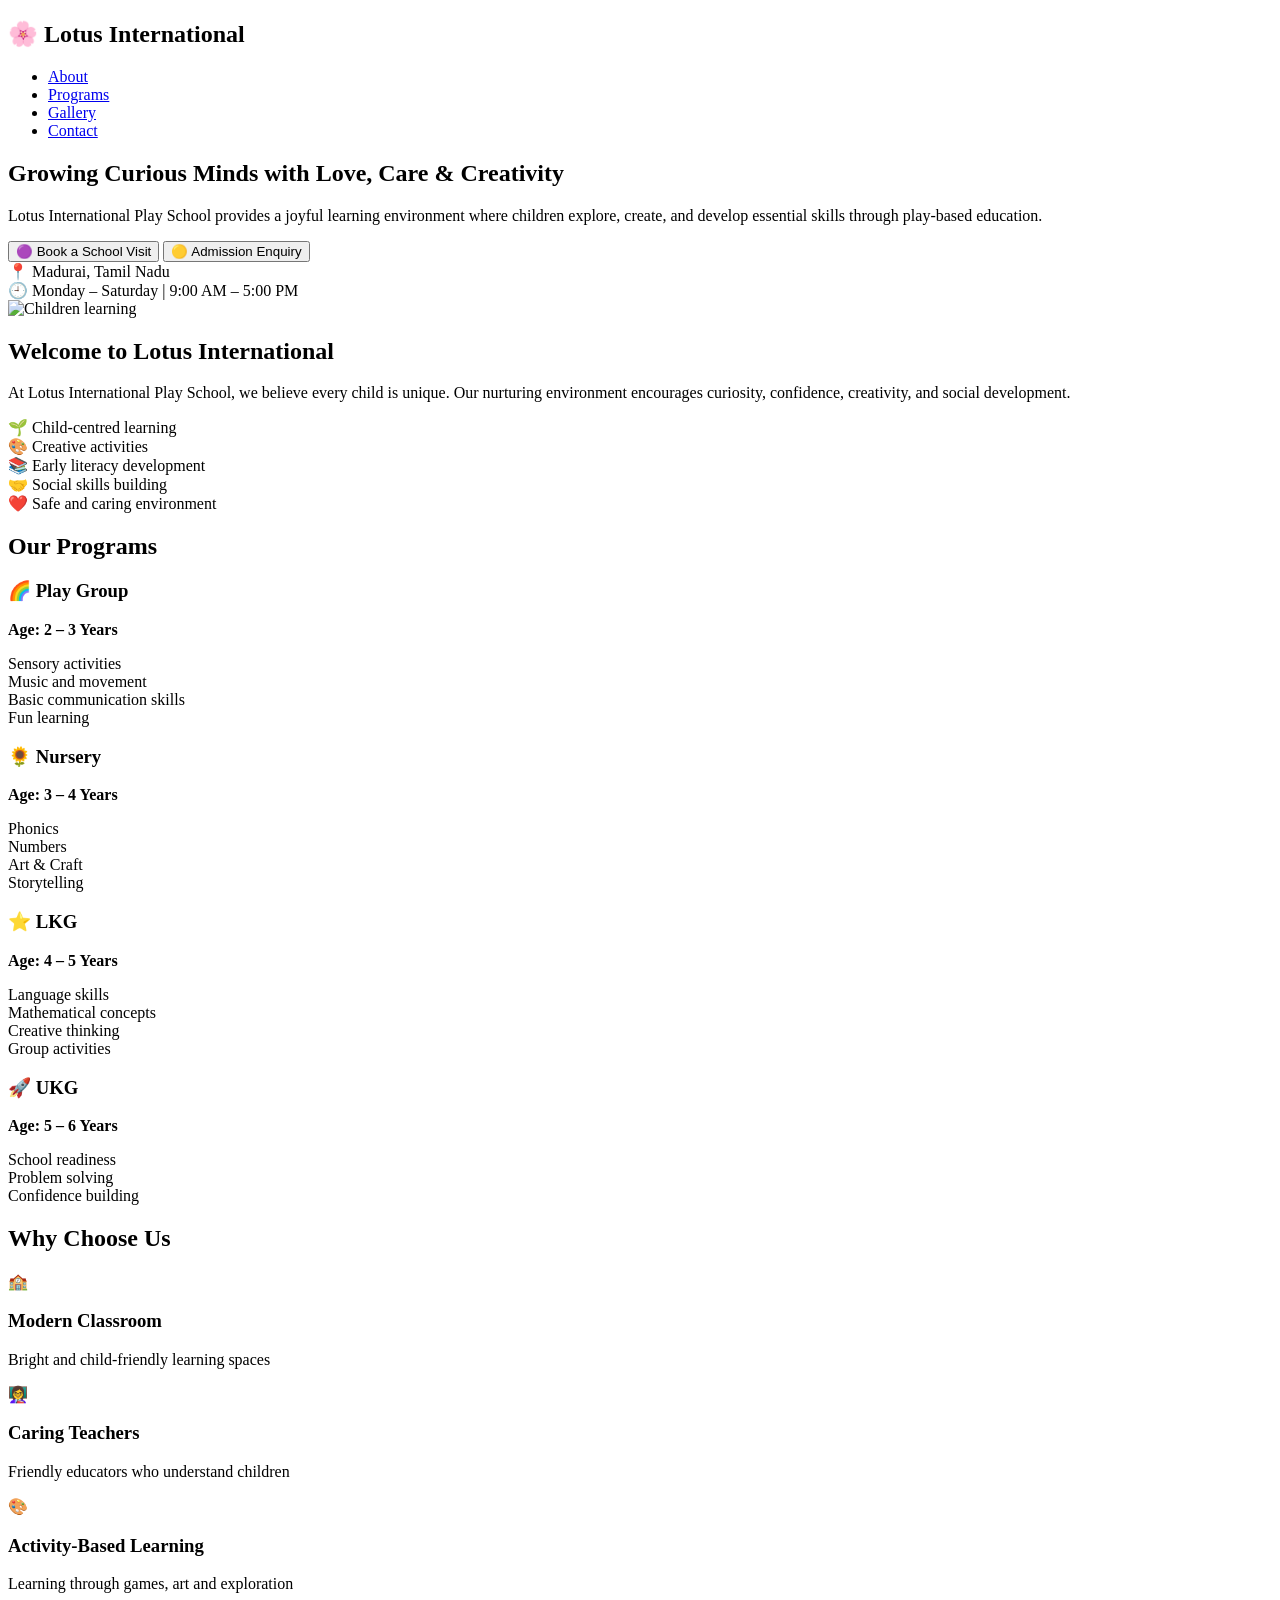
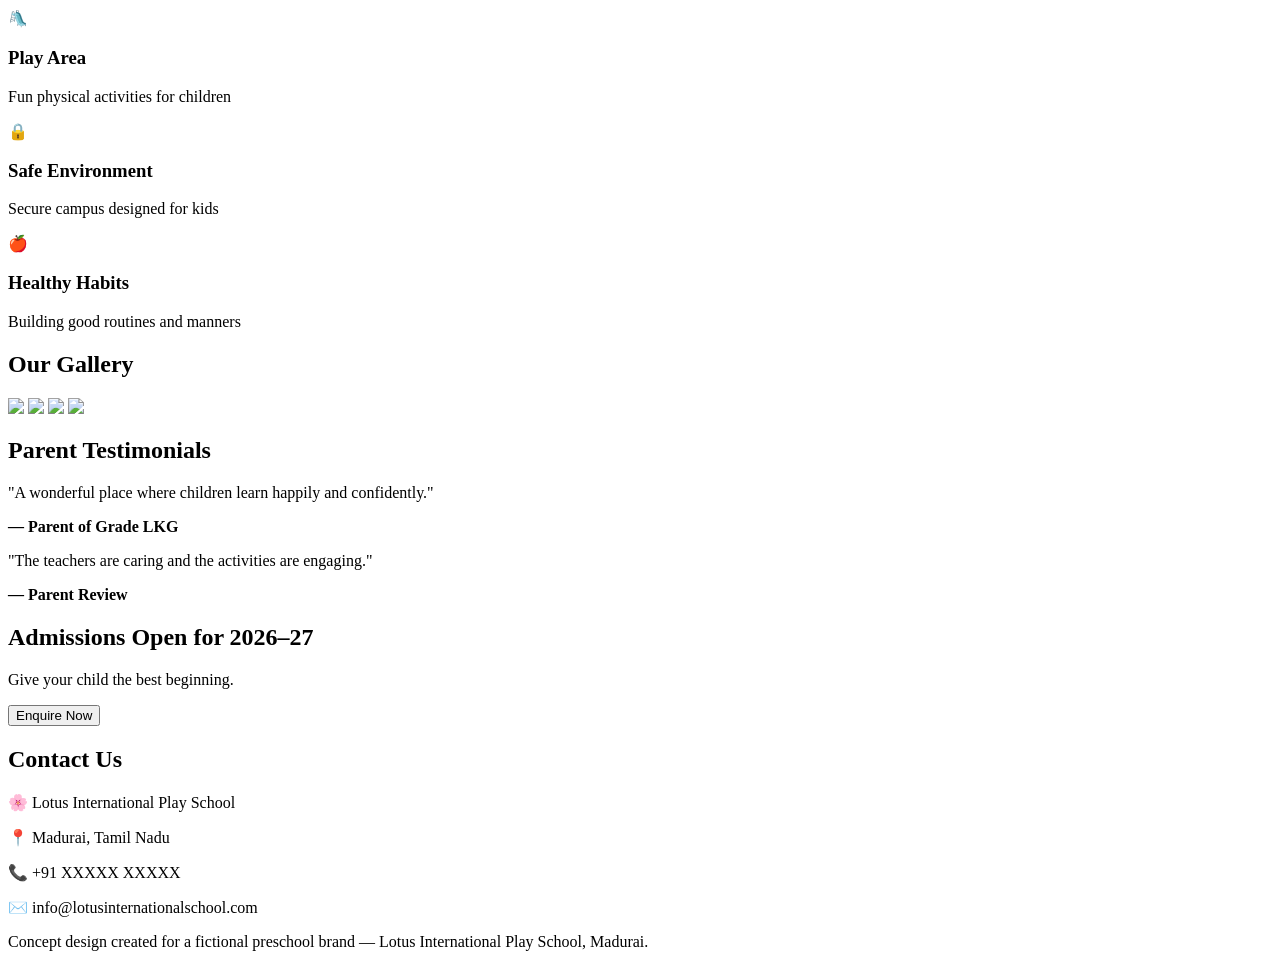
==== index.html @ c6e7fa3d "Create homepage" ====
<!DOCTYPE html>
<html lang="en">
<head>
    <meta charset="UTF-8">
    <meta name="viewport" content="width=device-width, initial-scale=1.0">
    <title>Lotus International Play School | Madurai</title>

    <link rel="stylesheet" href="style.css">

    <link href="https://fonts.googleapis.com/css2?family=Baloo+2:wght@400;600;700&family=Poppins:wght@300;400;600&display=swap" rel="stylesheet">
</head>

<body>

<header>
    <nav>
        <h2 class="logo">🌸 Lotus International</h2>

        <ul>
            <li><a href="#about">About</a></li>
            <li><a href="#programs">Programs</a></li>
            <li><a href="#gallery">Gallery</a></li>
            <li><a href="#contact">Contact</a></li>
        </ul>
    </nav>
</header>


<!-- Hero Section -->

<section class="hero">

<div class="hero-text">

<h1>
Growing Curious Minds with 
<span>Love, Care & Creativity</span>
</h1>

<p>
Lotus International Play School provides a joyful learning environment where children explore, create, and develop essential skills through play-based education.
</p>

<div class="buttons">
<button>🟣 Book a School Visit</button>
<button class="yellow">🟡 Admission Enquiry</button>
</div>

<div class="info">
📍 Madurai, Tamil Nadu<br>
🕘 Monday – Saturday | 9:00 AM – 5:00 PM
</div>

</div>


<div class="hero-image">
<img src="https://images.unsplash.com/photo-1509062522246-3755977927d7" alt="Children learning">
</div>

</section>



<!-- About -->

<section id="about">

<h2>Welcome to Lotus International</h2>

<p>
At Lotus International Play School, we believe every child is unique. Our nurturing environment encourages curiosity, confidence, creativity, and social development.
</p>


<div class="cards">

<div>🌱 Child-centred learning</div>
<div>🎨 Creative activities</div>
<div>📚 Early literacy development</div>
<div>🤝 Social skills building</div>
<div>❤️ Safe and caring environment</div>

</div>

</section>




<!-- Programs -->

<section id="programs">

<h2>Our Programs</h2>


<div class="program-grid">


<div class="card">
<h3>🌈 Play Group</h3>
<p><b>Age: 2 – 3 Years</b></p>
<p>
Sensory activities<br>
Music and movement<br>
Basic communication skills<br>
Fun learning
</p>
</div>


<div class="card">
<h3>🌻 Nursery</h3>
<p><b>Age: 3 – 4 Years</b></p>
<p>
Phonics<br>
Numbers<br>
Art & Craft<br>
Storytelling
</p>
</div>


<div class="card">
<h3>⭐ LKG</h3>
<p><b>Age: 4 – 5 Years</b></p>
<p>
Language skills<br>
Mathematical concepts<br>
Creative thinking<br>
Group activities
</p>
</div>


<div class="card">
<h3>🚀 UKG</h3>
<p><b>Age: 5 – 6 Years</b></p>
<p>
School readiness<br>
Problem solving<br>
Confidence building
</p>
</div>


</div>

</section>




<!-- Why Choose -->

<section>

<h2>Why Choose Us</h2>


<div class="program-grid">

<div class="feature">🏫<h3>Modern Classroom</h3><p>Bright and child-friendly learning spaces</p></div>

<div class="feature">👩‍🏫<h3>Caring Teachers</h3><p>Friendly educators who understand children</p></div>

<div class="feature">🎨<h3>Activity-Based Learning</h3><p>Learning through games, art and exploration</p></div>

<div class="feature">🛝<h3>Play Area</h3><p>Fun physical activities for children</p></div>

<div class="feature">🔒<h3>Safe Environment</h3><p>Secure campus designed for kids</p></div>

<div class="feature">🍎<h3>Healthy Habits</h3><p>Building good routines and manners</p></div>


</div>

</section>





<!-- Gallery -->

<section id="gallery">

<h2>Our Gallery</h2>

<div class="gallery">

<img src="https://images.unsplash.com/photo-1588072432836-e10032774350">
<img src="https://images.unsplash.com/photo-1503454537195-1dcabb73ffb9">
<img src="https://images.unsplash.com/photo-1602030028438-4cf153cbae9e">
<img src="https://images.unsplash.com/photo-1560785496-3c9d27877182">

</div>

</section>





<!-- Testimonials -->

<section>

<h2>Parent Testimonials</h2>


<div class="testimonial">

<p>
"A wonderful place where children learn happily and confidently."
</p>

<b>— Parent of Grade LKG</b>

</div>


<div class="testimonial">

<p>
"The teachers are caring and the activities are engaging."
</p>

<b>— Parent Review</b>

</div>


</section>





<!-- Admission -->

<section class="admission">

<h2>Admissions Open for 2026–27</h2>

<p>
Give your child the best beginning.
</p>

<button>Enquire Now</button>

</section>





<!-- Contact -->

<section id="contact">

<h2>Contact Us</h2>

<p>
🌸 Lotus International Play School
</p>

<p>
📍 Madurai, Tamil Nadu
</p>

<p>
📞 +91 XXXXX XXXXX
</p>

<p>
✉️ info@lotusinternationalschool.com
</p>
</section>
<footer>
<p>
Concept design created for a fictional preschool brand —
Lotus International Play School, Madurai.
</p>
</footer>
<script src="script.js"></script>
</body>
</html>
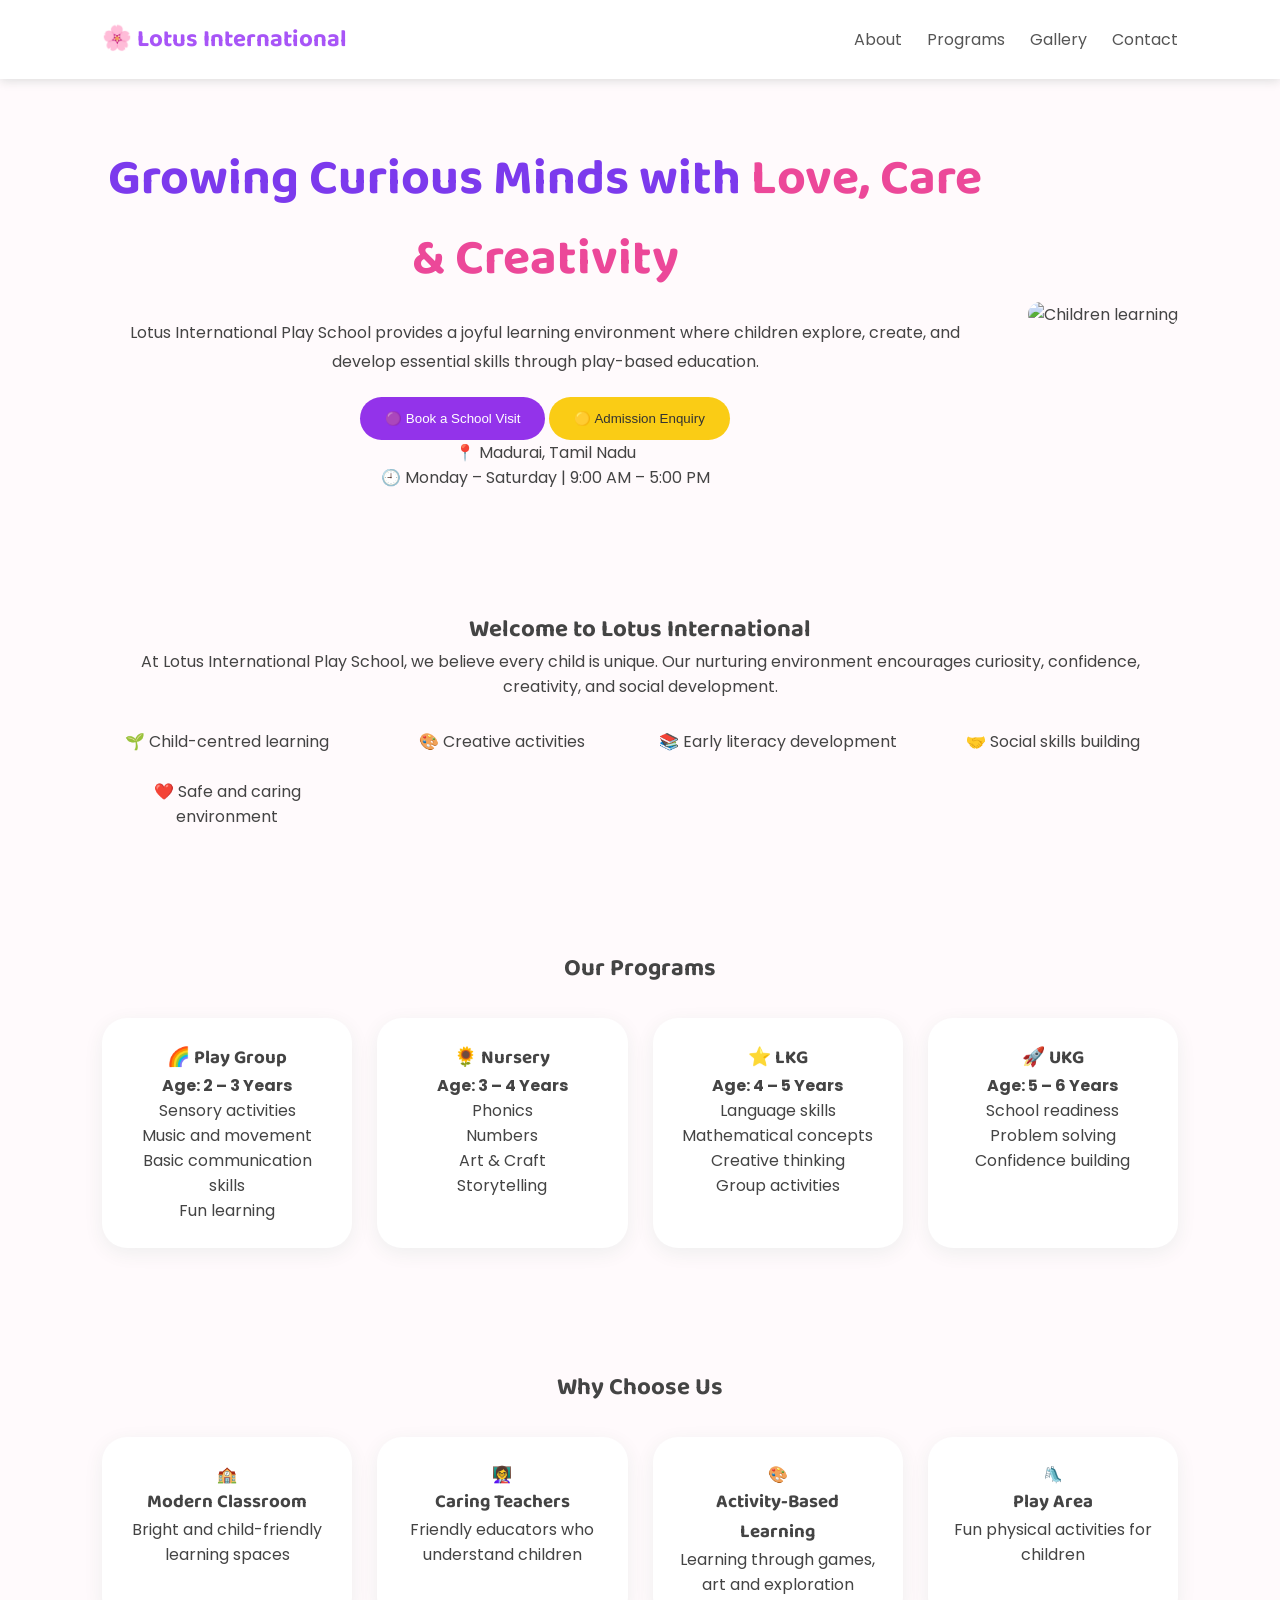
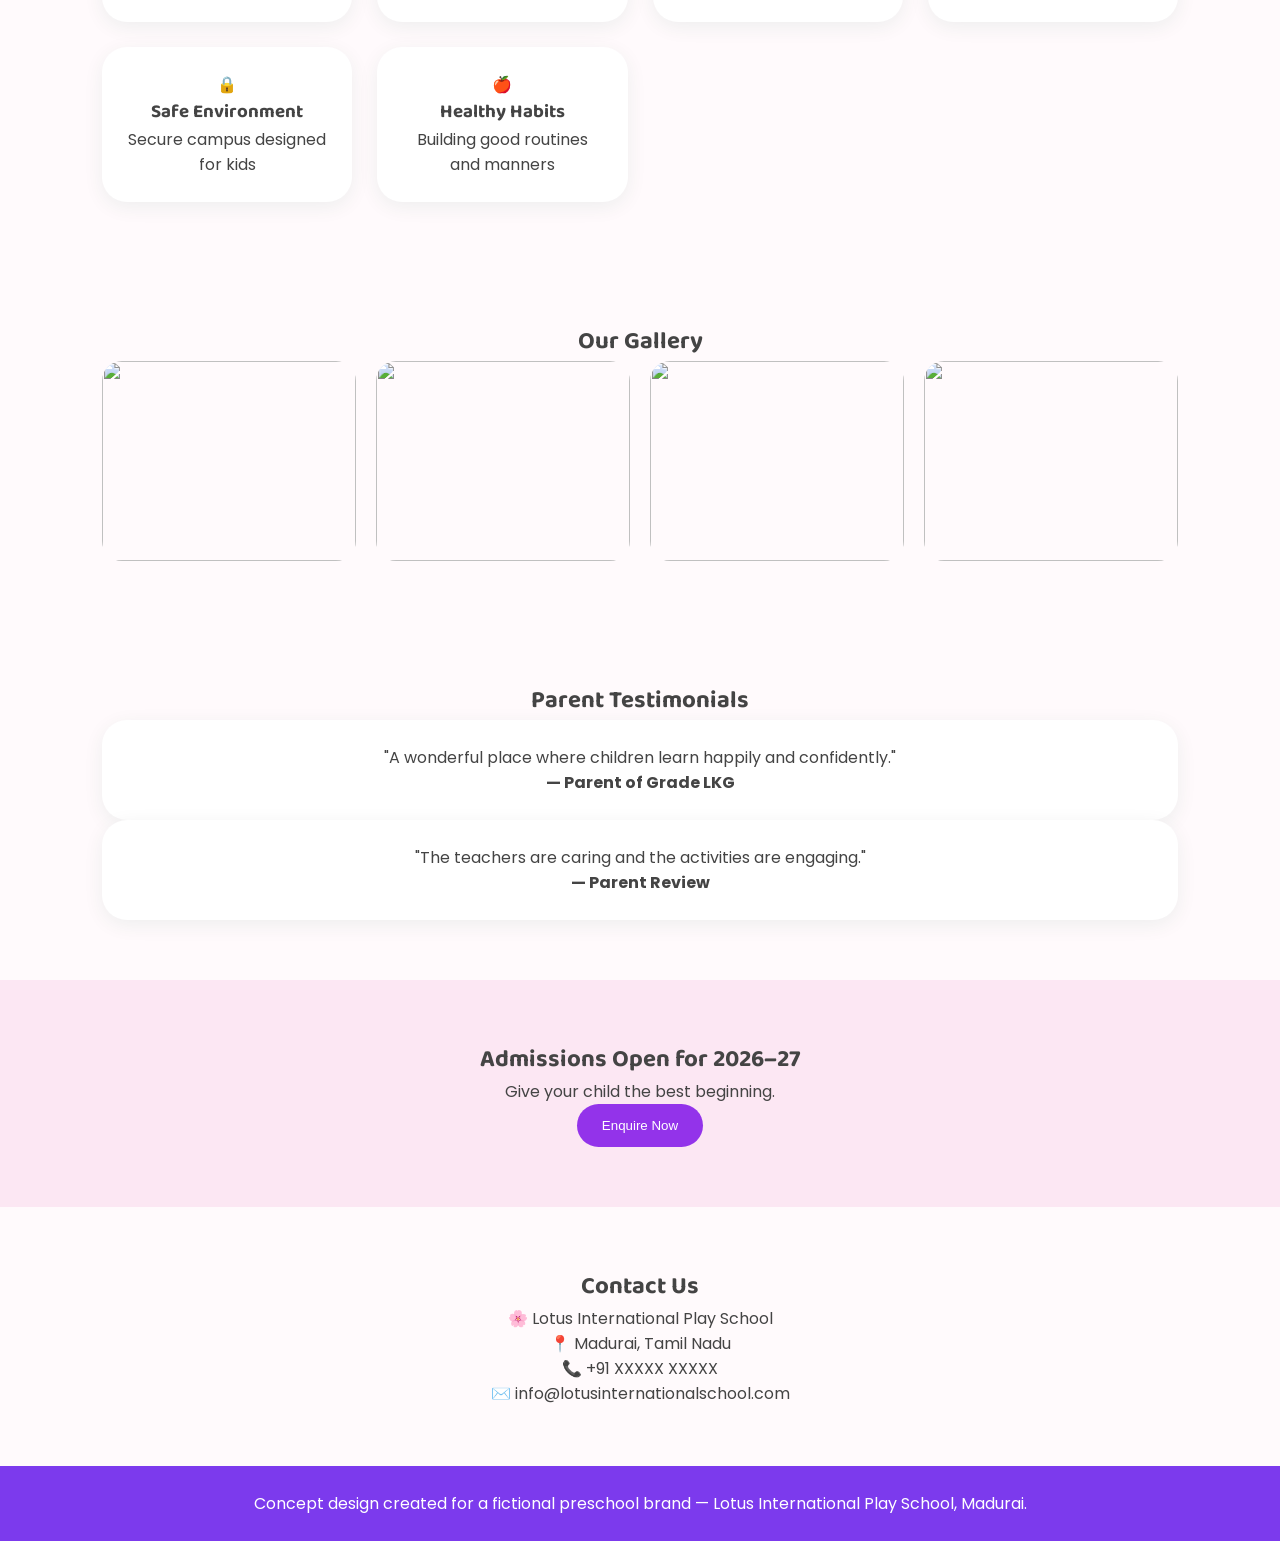
==== commit c8b818a0: "Deploy changes" ====
--- a/index.html
+++ b/index.html
@@ -287,3 +287,5 @@
 <script src="script.js"></script>
 </body>
 </html>
+
+
--- a/style.css
+++ b/style.css
@@ -0,0 +1,226 @@
+*{
+margin:0;
+padding:0;
+box-sizing:border-box;
+}
+
+
+body{
+
+font-family:'Poppins',sans-serif;
+background:#fffafc;
+color:#444;
+
+}
+
+
+h1,h2,h3{
+font-family:'Baloo 2',cursive;
+}
+
+
+header{
+
+background:white;
+padding:20px 8%;
+box-shadow:0 2px 10px #ddd;
+
+}
+
+
+nav{
+
+display:flex;
+justify-content:space-between;
+align-items:center;
+
+}
+
+
+.logo{
+
+color:#a855f7;
+
+}
+
+
+nav ul{
+
+display:flex;
+gap:25px;
+list-style:none;
+
+}
+
+
+nav a{
+
+text-decoration:none;
+color:#555;
+
+}
+
+
+
+
+
+.hero{
+
+display:flex;
+align-items:center;
+padding:60px 8%;
+gap:40px;
+
+}
+
+
+.hero-text{
+
+flex:1;
+
+}
+
+
+.hero h1{
+
+font-size:50px;
+color:#7c3aed;
+
+}
+
+
+.hero h1 span{
+
+color:#ec4899;
+
+}
+
+
+.hero p{
+
+margin:20px 0;
+line-height:1.8;
+
+}
+
+
+.hero-image img{
+
+width:400px;
+border-radius:30px;
+
+}
+
+
+
+button{
+
+background:#9333ea;
+color:white;
+border:none;
+padding:14px 25px;
+border-radius:30px;
+cursor:pointer;
+
+}
+
+
+.yellow{
+
+background:#facc15;
+color:#333;
+
+}
+
+
+section{
+
+padding:60px 8%;
+text-align:center;
+
+}
+
+
+.cards,
+.program-grid{
+
+display:grid;
+grid-template-columns:repeat(auto-fit,minmax(220px,1fr));
+gap:25px;
+margin-top:30px;
+
+}
+
+
+.card,
+.feature,
+.testimonial{
+
+background:white;
+padding:25px;
+border-radius:25px;
+box-shadow:0 5px 20px #eee;
+
+}
+
+
+
+.gallery{
+
+display:grid;
+grid-template-columns:repeat(auto-fit,minmax(200px,1fr));
+gap:20px;
+
+}
+
+
+.gallery img{
+
+width:100%;
+height:200px;
+object-fit:cover;
+border-radius:20px;
+
+}
+
+
+
+.admission{
+
+background:#fce7f3;
+
+}
+
+
+footer{
+
+background:#7c3aed;
+color:white;
+padding:25px;
+text-align:center;
+
+}
+
+
+
+@media(max-width:768px){
+
+.hero{
+
+flex-direction:column;
+
+}
+
+.hero h1{
+
+font-size:35px;
+
+}
+
+nav ul{
+
+display:none;
+
+}
+
+}
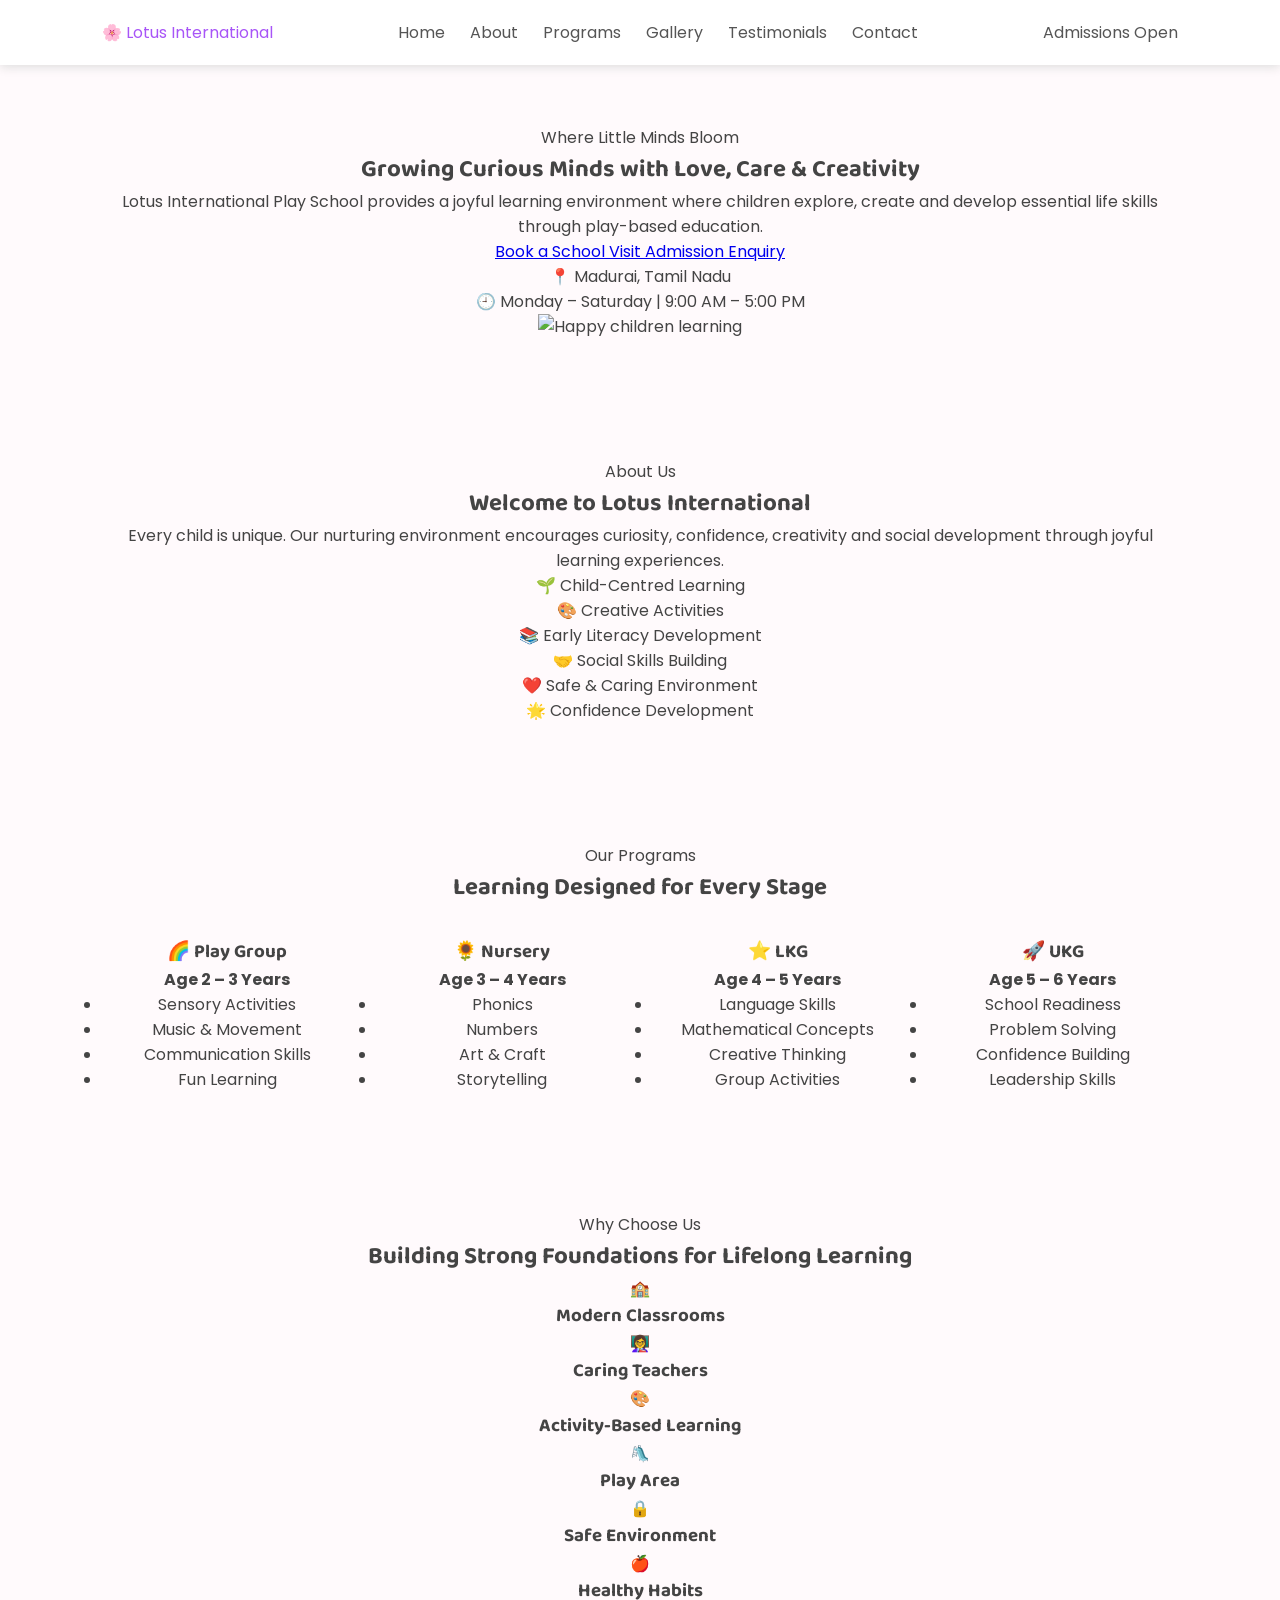
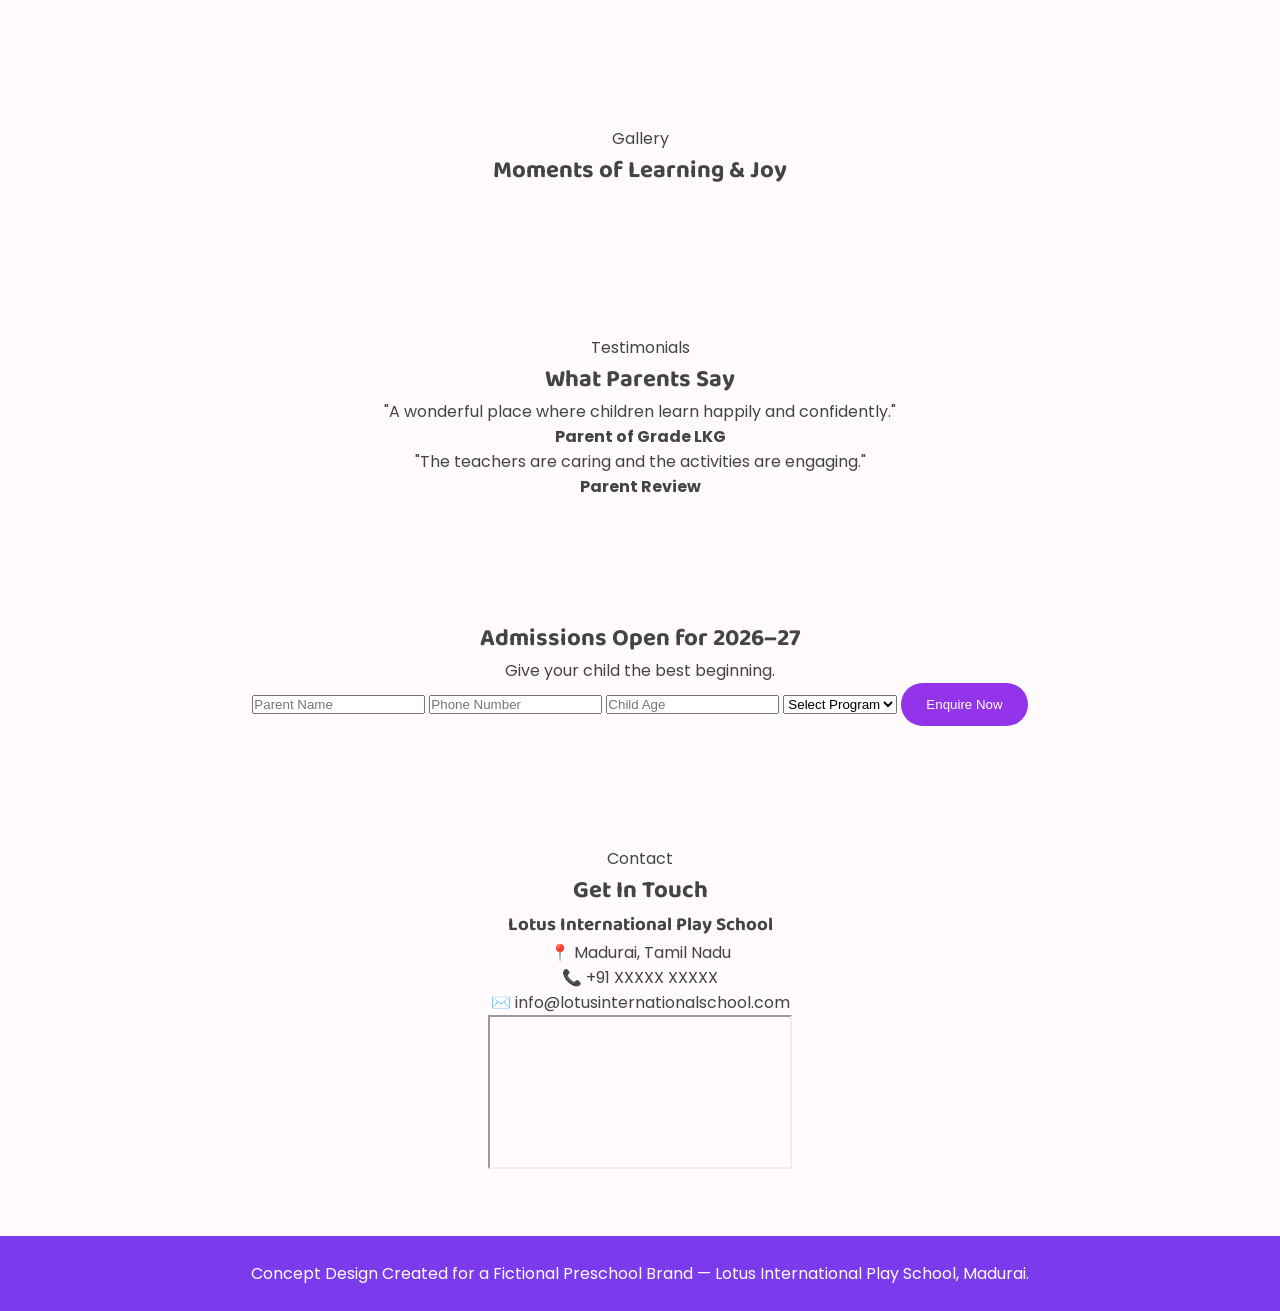
==== commit c422f374: "Update index.html" ====
--- a/index.html
+++ b/index.html
@@ -1,291 +1,458 @@
 <!DOCTYPE html>
 <html lang="en">
+
 <head>
+
     <meta charset="UTF-8">
     <meta name="viewport" content="width=device-width, initial-scale=1.0">
+
     <title>Lotus International Play School | Madurai</title>
 
+    <meta name="description"
+        content="Lotus International Play School - A nurturing environment where little minds bloom through creativity, play and learning.">
+
     <link rel="stylesheet" href="style.css">
 
-    <link href="https://fonts.googleapis.com/css2?family=Baloo+2:wght@400;600;700&family=Poppins:wght@300;400;600&display=swap" rel="stylesheet">
+    <!-- Google Fonts -->
+
+    <link rel="preconnect" href="https://fonts.googleapis.com">
+
+    <link rel="preconnect" href="https://fonts.gstatic.com" crossorigin>
+
+    <link href="https://fonts.googleapis.com/css2?family=Baloo+2:wght@400;500;600;700&family=Poppins:wght@300;400;500;600;700&display=swap"
+        rel="stylesheet">
+
 </head>
 
 <body>
 
-<header>
-    <nav>
-        <h2 class="logo">🌸 Lotus International</h2>
-
-        <ul>
-            <li><a href="#about">About</a></li>
-            <li><a href="#programs">Programs</a></li>
-            <li><a href="#gallery">Gallery</a></li>
-            <li><a href="#contact">Contact</a></li>
-        </ul>
-    </nav>
-</header>
-
-
-<!-- Hero Section -->
-
-<section class="hero">
-
-<div class="hero-text">
-
-<h1>
-Growing Curious Minds with 
-<span>Love, Care & Creativity</span>
-</h1>
-
-<p>
-Lotus International Play School provides a joyful learning environment where children explore, create, and develop essential skills through play-based education.
-</p>
-
-<div class="buttons">
-<button>🟣 Book a School Visit</button>
-<button class="yellow">🟡 Admission Enquiry</button>
-</div>
-
-<div class="info">
-📍 Madurai, Tamil Nadu<br>
-🕘 Monday – Saturday | 9:00 AM – 5:00 PM
-</div>
-
-</div>
-
-
-<div class="hero-image">
-<img src="https://images.unsplash.com/photo-1509062522246-3755977927d7" alt="Children learning">
-</div>
-
-</section>
-
-
-
-<!-- About -->
-
-<section id="about">
-
-<h2>Welcome to Lotus International</h2>
-
-<p>
-At Lotus International Play School, we believe every child is unique. Our nurturing environment encourages curiosity, confidence, creativity, and social development.
-</p>
-
-
-<div class="cards">
-
-<div>🌱 Child-centred learning</div>
-<div>🎨 Creative activities</div>
-<div>📚 Early literacy development</div>
-<div>🤝 Social skills building</div>
-<div>❤️ Safe and caring environment</div>
-
-</div>
-
-</section>
-
-
-
-
-<!-- Programs -->
-
-<section id="programs">
-
-<h2>Our Programs</h2>
-
-
-<div class="program-grid">
-
-
-<div class="card">
-<h3>🌈 Play Group</h3>
-<p><b>Age: 2 – 3 Years</b></p>
-<p>
-Sensory activities<br>
-Music and movement<br>
-Basic communication skills<br>
-Fun learning
-</p>
-</div>
-
-
-<div class="card">
-<h3>🌻 Nursery</h3>
-<p><b>Age: 3 – 4 Years</b></p>
-<p>
-Phonics<br>
-Numbers<br>
-Art & Craft<br>
-Storytelling
-</p>
-</div>
-
-
-<div class="card">
-<h3>⭐ LKG</h3>
-<p><b>Age: 4 – 5 Years</b></p>
-<p>
-Language skills<br>
-Mathematical concepts<br>
-Creative thinking<br>
-Group activities
-</p>
-</div>
-
-
-<div class="card">
-<h3>🚀 UKG</h3>
-<p><b>Age: 5 – 6 Years</b></p>
-<p>
-School readiness<br>
-Problem solving<br>
-Confidence building
-</p>
-</div>
-
-
-</div>
-
-</section>
-
-
-
-
-<!-- Why Choose -->
-
-<section>
-
-<h2>Why Choose Us</h2>
-
-
-<div class="program-grid">
-
-<div class="feature">🏫<h3>Modern Classroom</h3><p>Bright and child-friendly learning spaces</p></div>
-
-<div class="feature">👩‍🏫<h3>Caring Teachers</h3><p>Friendly educators who understand children</p></div>
-
-<div class="feature">🎨<h3>Activity-Based Learning</h3><p>Learning through games, art and exploration</p></div>
-
-<div class="feature">🛝<h3>Play Area</h3><p>Fun physical activities for children</p></div>
-
-<div class="feature">🔒<h3>Safe Environment</h3><p>Secure campus designed for kids</p></div>
-
-<div class="feature">🍎<h3>Healthy Habits</h3><p>Building good routines and manners</p></div>
-
-
-</div>
-
-</section>
-
-
-
-
-
-<!-- Gallery -->
-
-<section id="gallery">
-
-<h2>Our Gallery</h2>
-
-<div class="gallery">
-
-<img src="https://images.unsplash.com/photo-1588072432836-e10032774350">
-<img src="https://images.unsplash.com/photo-1503454537195-1dcabb73ffb9">
-<img src="https://images.unsplash.com/photo-1602030028438-4cf153cbae9e">
-<img src="https://images.unsplash.com/photo-1560785496-3c9d27877182">
-
-</div>
-
-</section>
-
-
-
-
-
-<!-- Testimonials -->
-
-<section>
-
-<h2>Parent Testimonials</h2>
-
-
-<div class="testimonial">
-
-<p>
-"A wonderful place where children learn happily and confidently."
-</p>
-
-<b>— Parent of Grade LKG</b>
-
-</div>
-
-
-<div class="testimonial">
-
-<p>
-"The teachers are caring and the activities are engaging."
-</p>
-
-<b>— Parent Review</b>
-
-</div>
-
-
-</section>
-
-
-
-
-
-<!-- Admission -->
-
-<section class="admission">
-
-<h2>Admissions Open for 2026–27</h2>
-
-<p>
-Give your child the best beginning.
-</p>
-
-<button>Enquire Now</button>
-
-</section>
-
-
-
-
-
-<!-- Contact -->
-
-<section id="contact">
-
-<h2>Contact Us</h2>
-
-<p>
-🌸 Lotus International Play School
-</p>
-
-<p>
-📍 Madurai, Tamil Nadu
-</p>
-
-<p>
-📞 +91 XXXXX XXXXX
-</p>
-
-<p>
-✉️ info@lotusinternationalschool.com
-</p>
-</section>
-<footer>
-<p>
-Concept design created for a fictional preschool brand —
-Lotus International Play School, Madurai.
-</p>
-</footer>
-<script src="script.js"></script>
+    <!-- ================= NAVBAR ================= -->
+
+    <header class="header">
+
+        <nav class="navbar">
+
+            <div class="logo">
+                🌸 Lotus International
+            </div>
+
+            <ul class="nav-links">
+
+                <li><a href="#home">Home</a></li>
+
+                <li><a href="#about">About</a></li>
+
+                <li><a href="#programs">Programs</a></li>
+
+                <li><a href="#gallery">Gallery</a></li>
+
+                <li><a href="#testimonials">Testimonials</a></li>
+
+                <li><a href="#contact">Contact</a></li>
+
+            </ul>
+
+            <a href="#admission" class="nav-btn">
+                Admissions Open
+            </a>
+
+        </nav>
+
+    </header>
+
+    <!-- ================= HOME ================= -->
+
+    <section id="home" class="home">
+
+        <div class="home-content">
+
+            <span class="tagline">
+                Where Little Minds Bloom
+            </span>
+
+            <h1>
+                Growing Curious Minds with
+                Love, Care & Creativity
+            </h1>
+
+            <p>
+                Lotus International Play School provides a joyful learning environment where
+                children explore, create and develop essential life skills through play-based
+                education.
+            </p>
+
+            <div class="home-buttons">
+
+                <a href="#contact" class="btn-primary">
+                    Book a School Visit
+                </a>
+
+                <a href="#admission" class="btn-secondary">
+                    Admission Enquiry
+                </a>
+
+            </div>
+
+            <div class="quick-info">
+
+                <div>
+                    📍 Madurai, Tamil Nadu
+                </div>
+
+                <div>
+                    🕘 Monday – Saturday | 9:00 AM – 5:00 PM
+                </div>
+
+            </div>
+
+        </div>
+
+        <div class="home-image">
+
+            <img src="assets/hero.jpg" alt="Happy children learning">
+
+        </div>
+
+    </section>
+
+    <!-- ================= ABOUT ================= -->
+
+    <section id="about" class="section">
+
+        <div class="section-heading">
+
+            <span>About Us</span>
+
+            <h2>
+                Welcome to Lotus International
+            </h2>
+
+            <p>
+                Every child is unique. Our nurturing environment encourages curiosity,
+                confidence, creativity and social development through joyful learning experiences.
+            </p>
+
+        </div>
+
+        <div class="about-grid">
+
+            <div class="about-card">🌱 Child-Centred Learning</div>
+
+            <div class="about-card">🎨 Creative Activities</div>
+
+            <div class="about-card">📚 Early Literacy Development</div>
+
+            <div class="about-card">🤝 Social Skills Building</div>
+
+            <div class="about-card">❤️ Safe & Caring Environment</div>
+
+            <div class="about-card">🌟 Confidence Development</div>
+
+        </div>
+
+    </section>
+
+    <!-- ================= PROGRAMS ================= -->
+
+    <section id="programs" class="section programs">
+
+        <div class="section-heading">
+
+            <span>Our Programs</span>
+
+            <h2>
+                Learning Designed for Every Stage
+            </h2>
+
+        </div>
+
+        <div class="program-grid">
+
+            <div class="program-card">
+
+                <h3>🌈 Play Group</h3>
+
+                <h4>Age 2 – 3 Years</h4>
+
+                <ul>
+                    <li>Sensory Activities</li>
+                    <li>Music & Movement</li>
+                    <li>Communication Skills</li>
+                    <li>Fun Learning</li>
+                </ul>
+
+            </div>
+
+            <div class="program-card">
+
+                <h3>🌻 Nursery</h3>
+
+                <h4>Age 3 – 4 Years</h4>
+
+                <ul>
+                    <li>Phonics</li>
+                    <li>Numbers</li>
+                    <li>Art & Craft</li>
+                    <li>Storytelling</li>
+                </ul>
+
+            </div>
+
+            <div class="program-card">
+
+                <h3>⭐ LKG</h3>
+
+                <h4>Age 4 – 5 Years</h4>
+
+                <ul>
+                    <li>Language Skills</li>
+                    <li>Mathematical Concepts</li>
+                    <li>Creative Thinking</li>
+                    <li>Group Activities</li>
+                </ul>
+
+            </div>
+
+            <div class="program-card">
+
+                <h3>🚀 UKG</h3>
+
+                <h4>Age 5 – 6 Years</h4>
+
+                <ul>
+                    <li>School Readiness</li>
+                    <li>Problem Solving</li>
+                    <li>Confidence Building</li>
+                    <li>Leadership Skills</li>
+                </ul>
+
+            </div>
+
+        </div>
+
+    </section>
+
+    <!-- ================= WHY CHOOSE US ================= -->
+
+    <section class="section why-us">
+
+        <div class="section-heading">
+
+            <span>Why Choose Us</span>
+
+            <h2>
+                Building Strong Foundations for Lifelong Learning
+            </h2>
+
+        </div>
+
+        <div class="features-grid">
+
+            <div class="feature-box">
+                🏫
+                <h3>Modern Classrooms</h3>
+            </div>
+
+            <div class="feature-box">
+                👩‍🏫
+                <h3>Caring Teachers</h3>
+            </div>
+
+            <div class="feature-box">
+                🎨
+                <h3>Activity-Based Learning</h3>
+            </div>
+
+            <div class="feature-box">
+                🛝
+                <h3>Play Area</h3>
+            </div>
+
+            <div class="feature-box">
+                🔒
+                <h3>Safe Environment</h3>
+            </div>
+
+            <div class="feature-box">
+                🍎
+                <h3>Healthy Habits</h3>
+            </div>
+
+        </div>
+
+    </section>
+
+    <!-- ================= GALLERY ================= -->
+
+    <section id="gallery" class="section">
+
+        <div class="section-heading">
+
+            <span>Gallery</span>
+
+            <h2>
+                Moments of Learning & Joy
+            </h2>
+
+        </div>
+
+        <div class="gallery-grid">
+
+            <img src="assets/gallery1.jpg" alt="">
+            <img src="assets/gallery2.jpg" alt="">
+            <img src="assets/gallery3.jpg" alt="">
+            <img src="assets/gallery4.jpg" alt="">
+            <img src="assets/gallery1.jpg" alt="">
+            <img src="assets/gallery2.jpg" alt="">
+
+        </div>
+
+    </section>
+
+    <!-- ================= TESTIMONIALS ================= -->
+
+    <section id="testimonials" class="section">
+
+        <div class="section-heading">
+
+            <span>Testimonials</span>
+
+            <h2>
+                What Parents Say
+            </h2>
+
+        </div>
+
+        <div class="testimonial-slider">
+
+            <div class="testimonial-card">
+
+                <p>
+                    "A wonderful place where children learn happily and confidently."
+                </p>
+
+                <h4>
+                    Parent of Grade LKG
+                </h4>
+
+            </div>
+
+            <div class="testimonial-card">
+
+                <p>
+                    "The teachers are caring and the activities are engaging."
+                </p>
+
+                <h4>
+                    Parent Review
+                </h4>
+
+            </div>
+
+        </div>
+
+    </section>
+
+    <!-- ================= ADMISSION ================= -->
+
+    <section id="admission" class="admission-section">
+
+        <div class="admission-content">
+
+            <h2>
+                Admissions Open for 2026–27
+            </h2>
+
+            <p>
+                Give your child the best beginning.
+            </p>
+
+            <form class="admission-form">
+
+                <input type="text" placeholder="Parent Name">
+
+                <input type="tel" placeholder="Phone Number">
+
+                <input type="text" placeholder="Child Age">
+
+                <select>
+
+                    <option>Select Program</option>
+
+                    <option>Play Group</option>
+
+                    <option>Nursery</option>
+
+                    <option>LKG</option>
+
+                    <option>UKG</option>
+
+                </select>
+
+                <button type="submit">
+                    Enquire Now
+                </button>
+
+            </form>
+
+        </div>
+
+    </section>
+
+    <!-- ================= CONTACT ================= -->
+
+    <section id="contact" class="section">
+
+        <div class="section-heading">
+
+            <span>Contact</span>
+
+            <h2>
+                Get In Touch
+            </h2>
+
+        </div>
+
+        <div class="contact-grid">
+
+            <div class="contact-info">
+
+                <h3>Lotus International Play School</h3>
+
+                <p>📍 Madurai, Tamil Nadu</p>
+
+                <p>📞 +91 XXXXX XXXXX</p>
+
+                <p>✉️ info@lotusinternationalschool.com</p>
+
+            </div>
+
+            <div class="map">
+
+                <iframe
+                    src="https://maps.google.com/maps?q=Madurai&t=&z=13&ie=UTF8&iwloc=&output=embed"
+                    loading="lazy">
+                </iframe>
+
+            </div>
+
+        </div>
+
+    </section>
+
+    <!-- ================= FOOTER ================= -->
+
+    <footer>
+
+        <p>
+            Concept Design Created for a Fictional Preschool Brand —
+            Lotus International Play School, Madurai.
+        </p>
+
+    </footer>
+
+    <script src="script.js"></script>
+
 </body>
+
 </html>
-
-
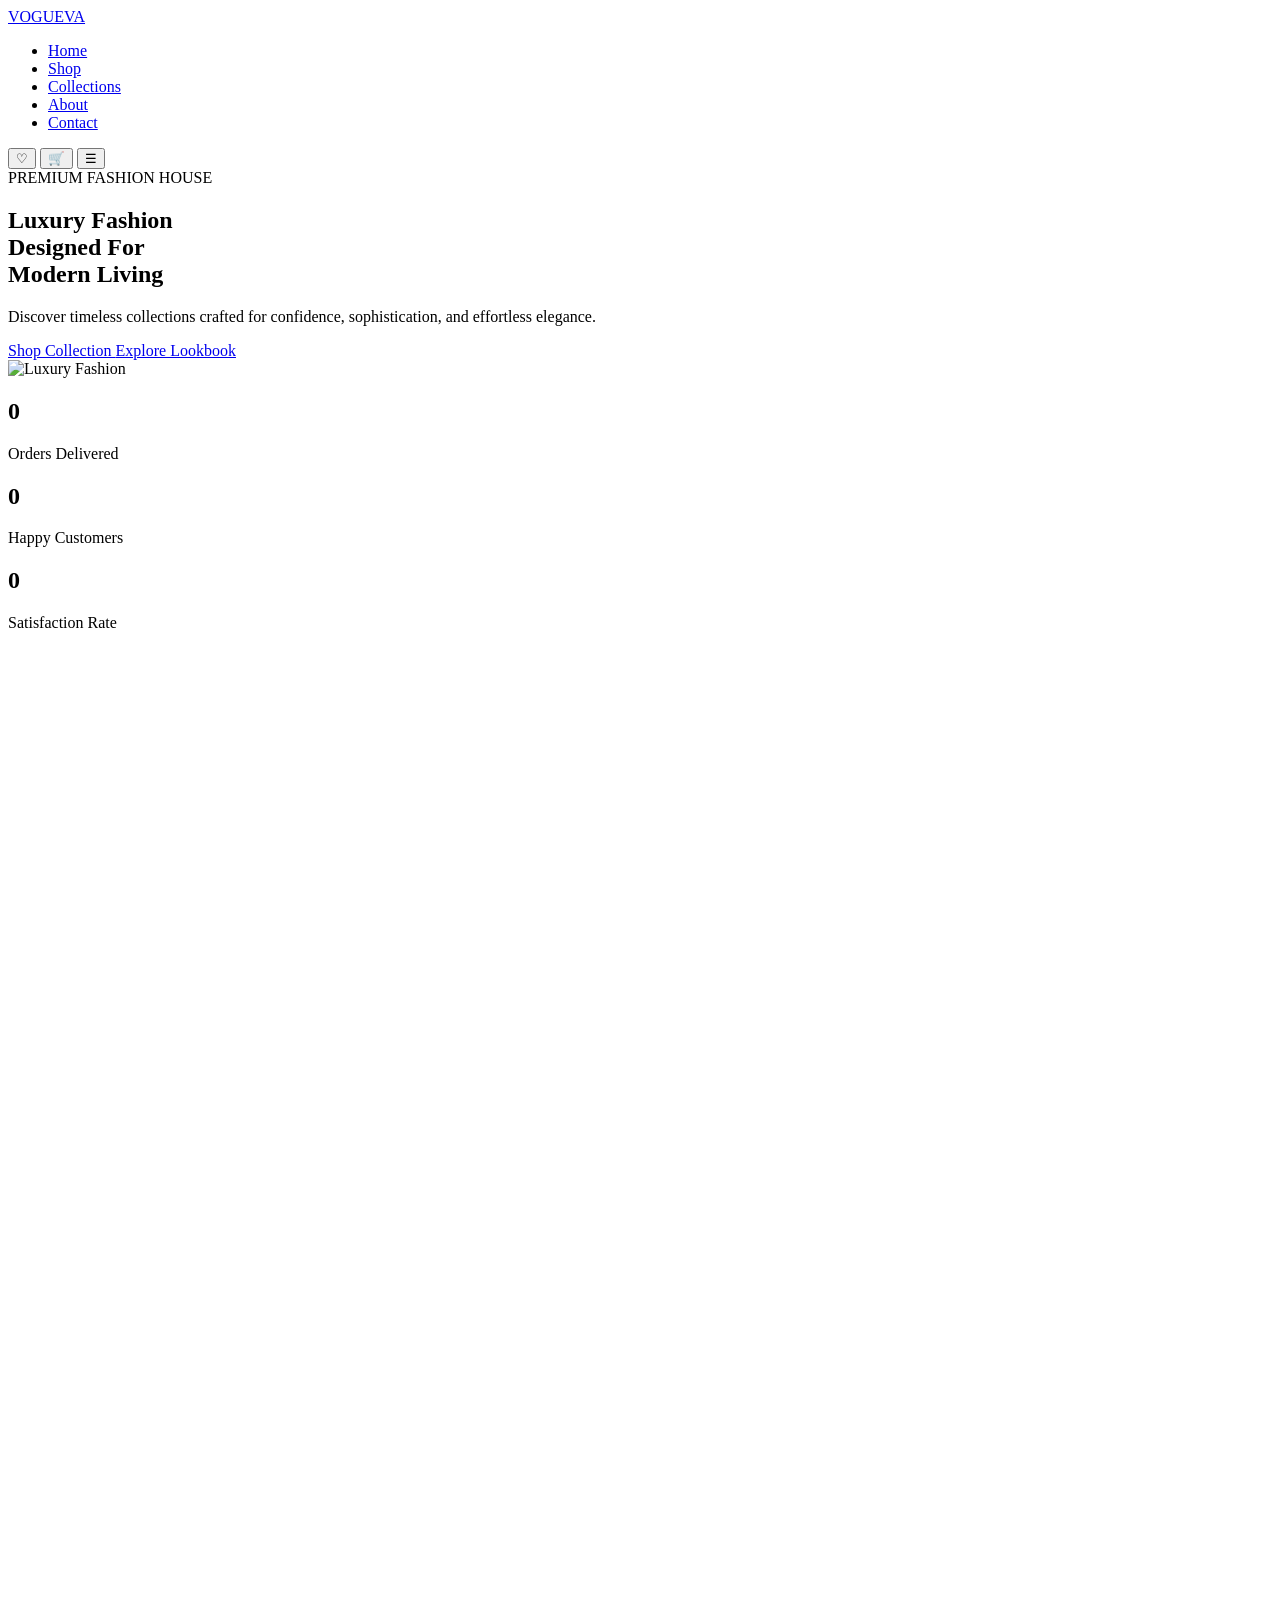
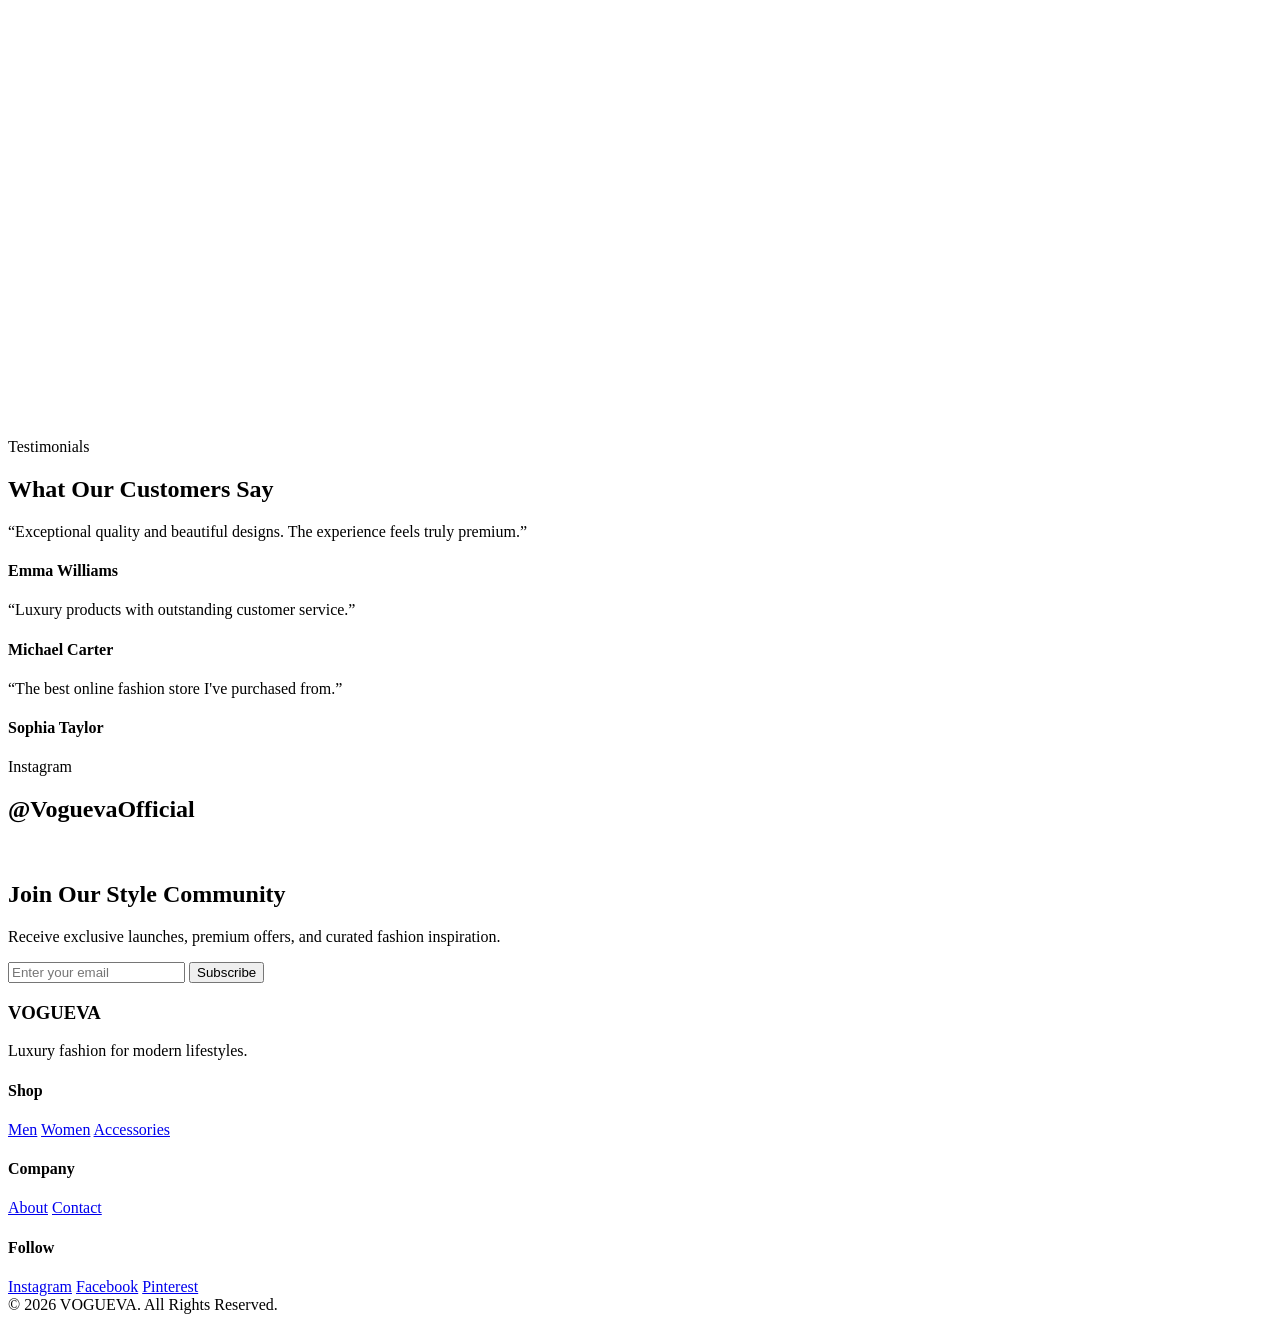
==== commit 33497f75: "index.html" ====
--- a/index.html
+++ b/index.html
@@ -2,456 +2,377 @@
 <html lang="en">
 
 <head>
-
     <meta charset="UTF-8">
     <meta name="viewport" content="width=device-width, initial-scale=1.0">
-
-    <title>Lotus International Play School | Madurai</title>
-
-    <meta name="description"
-        content="Lotus International Play School - A nurturing environment where little minds bloom through creativity, play and learning.">
-
-    <link rel="stylesheet" href="style.css">
+    <title>VOGUEVA | Luxury Fashion Redefined</title>
 
     <!-- Google Fonts -->
-
-    <link rel="preconnect" href="https://fonts.googleapis.com">
-
-    <link rel="preconnect" href="https://fonts.gstatic.com" crossorigin>
-
-    <link href="https://fonts.googleapis.com/css2?family=Baloo+2:wght@400;500;600;700&family=Poppins:wght@300;400;500;600;700&display=swap"
-        rel="stylesheet">
-
+    <link href="https://fonts.googleapis.com/css2?family=Inter:wght@300;400;500;600;700&family=Poppins:wght@400;500;600;700;800&display=swap" rel="stylesheet">
+
+    <!-- AOS Animation -->
+    <link rel="stylesheet" href="https://unpkg.com/aos@2.3.4/dist/aos.css">
+
+    <!-- CSS -->
+    <link rel="stylesheet" href="css/style.css">
+    <link rel="stylesheet" href="css/animations.css">
+    <link rel="stylesheet" href="css/responsive.css">
 </head>
 
 <body>
 
-    <!-- ================= NAVBAR ================= -->
-
+    <!-- Scroll Progress -->
+    <div class="progress-bar"></div>
+
+    <!-- Header -->
     <header class="header">
-
-        <nav class="navbar">
+        <div class="container">
 
             <div class="logo">
-                🌸 Lotus International
-            </div>
-
-            <ul class="nav-links">
-
-                <li><a href="#home">Home</a></li>
-
-                <li><a href="#about">About</a></li>
-
-                <li><a href="#programs">Programs</a></li>
-
-                <li><a href="#gallery">Gallery</a></li>
-
-                <li><a href="#testimonials">Testimonials</a></li>
-
-                <li><a href="#contact">Contact</a></li>
-
-            </ul>
-
-            <a href="#admission" class="nav-btn">
-                Admissions Open
+                <a href="index.html">VOGUEVA</a>
+            </div>
+
+            <nav class="navbar">
+                <ul>
+                    <li><a href="#home">Home</a></li>
+                    <li><a href="products.html">Shop</a></li>
+                    <li><a href="#collections">Collections</a></li>
+                    <li><a href="about.html">About</a></li>
+                    <li><a href="contact.html">Contact</a></li>
+                </ul>
+            </nav>
+
+            <div class="header-icons">
+                <button class="icon-btn">♡</button>
+                <button class="icon-btn">🛒</button>
+                <button class="mobile-menu">☰</button>
+            </div>
+
+        </div>
+    </header>
+
+    <!-- Hero Section -->
+    <section class="hero" id="home">
+
+        <div class="hero-content">
+
+            <span class="hero-label">
+                PREMIUM FASHION HOUSE
+            </span>
+
+            <h1>
+                Luxury Fashion<br>
+                Designed For<br>
+                Modern Living
+            </h1>
+
+            <p>
+                Discover timeless collections crafted for confidence,
+                sophistication, and effortless elegance.
+            </p>
+
+            <div class="hero-buttons">
+                <a href="products.html" class="btn btn-primary">
+                    Shop Collection
+                </a>
+
+                <a href="#collections" class="btn btn-secondary">
+                    Explore Lookbook
+                </a>
+            </div>
+
+        </div>
+
+        <div class="hero-image">
+            <img src="assets/images/hero-fashion.jpg" alt="Luxury Fashion">
+        </div>
+
+    </section>
+
+    <!-- Statistics -->
+    <section class="stats">
+
+        <div class="container">
+
+            <div class="stat-card">
+                <h2 class="counter" data-target="10000">0</h2>
+                <p>Orders Delivered</p>
+            </div>
+
+            <div class="stat-card">
+                <h2 class="counter" data-target="5000">0</h2>
+                <p>Happy Customers</p>
+            </div>
+
+            <div class="stat-card">
+                <h2 class="counter" data-target="98">0</h2>
+                <p>Satisfaction Rate</p>
+            </div>
+
+        </div>
+
+    </section>
+
+    <!-- Featured Categories -->
+    <section class="categories" id="collections">
+
+        <div class="section-header" data-aos="fade-up">
+            <span>Collections</span>
+            <h2>Curated For Every Occasion</h2>
+        </div>
+
+        <div class="category-grid">
+
+            <div class="category-card" data-aos="fade-up">
+                <img src="assets/categories/men.jpg" alt="">
+                <div class="overlay">
+                    <h3>Men</h3>
+                </div>
+            </div>
+
+            <div class="category-card" data-aos="fade-up" data-aos-delay="100">
+                <img src="assets/categories/women.jpg" alt="">
+                <div class="overlay">
+                    <h3>Women</h3>
+                </div>
+            </div>
+
+            <div class="category-card" data-aos="fade-up" data-aos-delay="200">
+                <img src="assets/categories/accessories.jpg" alt="">
+                <div class="overlay">
+                    <h3>Accessories</h3>
+                </div>
+            </div>
+
+            <div class="category-card" data-aos="fade-up" data-aos-delay="300">
+                <img src="assets/categories/footwear.jpg" alt="">
+                <div class="overlay">
+                    <h3>Footwear</h3>
+                </div>
+            </div>
+
+        </div>
+
+    </section>
+
+    <!-- Best Sellers -->
+    <section class="products">
+
+        <div class="section-header" data-aos="fade-up">
+            <span>Best Sellers</span>
+            <h2>Most Loved Pieces</h2>
+        </div>
+
+        <div class="product-grid">
+
+            <div class="product-card" data-aos="fade-up">
+                <img src="assets/products/product1.jpg" alt="">
+                <h3>Luxury Leather Jacket</h3>
+                <p>$149</p>
+            </div>
+
+            <div class="product-card" data-aos="fade-up">
+                <img src="assets/products/product2.jpg" alt="">
+                <h3>Premium Slim Shirt</h3>
+                <p>$59</p>
+            </div>
+
+            <div class="product-card" data-aos="fade-up">
+                <img src="assets/products/product3.jpg" alt="">
+                <h3>Minimal White Sneakers</h3>
+                <p>$89</p>
+            </div>
+
+            <div class="product-card" data-aos="fade-up">
+                <img src="assets/products/product4.jpg" alt="">
+                <h3>Luxury Handbag</h3>
+                <p>$99</p>
+            </div>
+
+        </div>
+
+    </section>
+
+    <!-- Features -->
+    <section class="features">
+
+        <div class="feature-card" data-aos="fade-up">
+            <h3>Free Shipping</h3>
+            <p>Complimentary delivery on premium orders.</p>
+        </div>
+
+        <div class="feature-card" data-aos="fade-up">
+            <h3>Secure Payments</h3>
+            <p>Protected transactions every time.</p>
+        </div>
+
+        <div class="feature-card" data-aos="fade-up">
+            <h3>Easy Returns</h3>
+            <p>30-day hassle-free returns.</p>
+        </div>
+
+        <div class="feature-card" data-aos="fade-up">
+            <h3>24/7 Support</h3>
+            <p>Always available when you need us.</p>
+        </div>
+
+    </section>
+
+    <!-- Brand Story -->
+    <section class="story">
+
+        <div class="story-content" data-aos="fade-right">
+            <span>Our Story</span>
+            <h2>Crafting Timeless Luxury</h2>
+
+            <p>
+                At VOGUEVA, every collection blends modern aesthetics
+                with premium craftsmanship, creating pieces that
+                transcend seasonal trends.
+            </p>
+
+            <a href="about.html" class="btn btn-primary">
+                Learn More
             </a>
 
-        </nav>
-
-    </header>
-
-    <!-- ================= HOME ================= -->
-
-    <section id="home" class="home">
-
-        <div class="home-content">
-
-            <span class="tagline">
-                Where Little Minds Bloom
-            </span>
-
-            <h1>
-                Growing Curious Minds with
-                Love, Care & Creativity
-            </h1>
+        </div>
+
+        <div class="story-image" data-aos="fade-left">
+            <img src="assets/images/story.jpg" alt="">
+        </div>
+
+    </section>
+
+    <!-- Testimonials -->
+    <section class="testimonials">
+
+        <div class="section-header">
+            <span>Testimonials</span>
+            <h2>What Our Customers Say</h2>
+        </div>
+
+        <div class="testimonial-slider">
+
+            <div class="testimonial">
+                <p>
+                    “Exceptional quality and beautiful designs.
+                    The experience feels truly premium.”
+                </p>
+                <h4>Emma Williams</h4>
+            </div>
+
+            <div class="testimonial">
+                <p>
+                    “Luxury products with outstanding customer service.”
+                </p>
+                <h4>Michael Carter</h4>
+            </div>
+
+            <div class="testimonial">
+                <p>
+                    “The best online fashion store I've purchased from.”
+                </p>
+                <h4>Sophia Taylor</h4>
+            </div>
+
+        </div>
+
+    </section>
+
+    <!-- Instagram Gallery -->
+    <section class="gallery">
+
+        <div class="section-header">
+            <span>Instagram</span>
+            <h2>@VoguevaOfficial</h2>
+        </div>
+
+        <div class="gallery-grid">
+
+            <img src="assets/gallery/g1.jpg" alt="">
+            <img src="assets/gallery/g2.jpg" alt="">
+            <img src="assets/gallery/g3.jpg" alt="">
+            <img src="assets/gallery/g4.jpg" alt="">
+            <img src="assets/gallery/g5.jpg" alt="">
+            <img src="assets/gallery/g6.jpg" alt="">
+
+        </div>
+
+    </section>
+
+    <!-- Newsletter -->
+    <section class="newsletter">
+
+        <div class="newsletter-content">
+
+            <h2>
+                Join Our Style Community
+            </h2>
 
             <p>
-                Lotus International Play School provides a joyful learning environment where
-                children explore, create and develop essential life skills through play-based
-                education.
+                Receive exclusive launches, premium offers,
+                and curated fashion inspiration.
             </p>
 
-            <div class="home-buttons">
-
-                <a href="#contact" class="btn-primary">
-                    Book a School Visit
-                </a>
-
-                <a href="#admission" class="btn-secondary">
-                    Admission Enquiry
-                </a>
-
-            </div>
-
-            <div class="quick-info">
-
-                <div>
-                    📍 Madurai, Tamil Nadu
-                </div>
-
-                <div>
-                    🕘 Monday – Saturday | 9:00 AM – 5:00 PM
-                </div>
-
-            </div>
-
-        </div>
-
-        <div class="home-image">
-
-            <img src="assets/hero.jpg" alt="Happy children learning">
-
-        </div>
-
-    </section>
-
-    <!-- ================= ABOUT ================= -->
-
-    <section id="about" class="section">
-
-        <div class="section-heading">
-
-            <span>About Us</span>
-
-            <h2>
-                Welcome to Lotus International
-            </h2>
-
-            <p>
-                Every child is unique. Our nurturing environment encourages curiosity,
-                confidence, creativity and social development through joyful learning experiences.
-            </p>
-
-        </div>
-
-        <div class="about-grid">
-
-            <div class="about-card">🌱 Child-Centred Learning</div>
-
-            <div class="about-card">🎨 Creative Activities</div>
-
-            <div class="about-card">📚 Early Literacy Development</div>
-
-            <div class="about-card">🤝 Social Skills Building</div>
-
-            <div class="about-card">❤️ Safe & Caring Environment</div>
-
-            <div class="about-card">🌟 Confidence Development</div>
-
-        </div>
-
-    </section>
-
-    <!-- ================= PROGRAMS ================= -->
-
-    <section id="programs" class="section programs">
-
-        <div class="section-heading">
-
-            <span>Our Programs</span>
-
-            <h2>
-                Learning Designed for Every Stage
-            </h2>
-
-        </div>
-
-        <div class="program-grid">
-
-            <div class="program-card">
-
-                <h3>🌈 Play Group</h3>
-
-                <h4>Age 2 – 3 Years</h4>
-
-                <ul>
-                    <li>Sensory Activities</li>
-                    <li>Music & Movement</li>
-                    <li>Communication Skills</li>
-                    <li>Fun Learning</li>
-                </ul>
-
-            </div>
-
-            <div class="program-card">
-
-                <h3>🌻 Nursery</h3>
-
-                <h4>Age 3 – 4 Years</h4>
-
-                <ul>
-                    <li>Phonics</li>
-                    <li>Numbers</li>
-                    <li>Art & Craft</li>
-                    <li>Storytelling</li>
-                </ul>
-
-            </div>
-
-            <div class="program-card">
-
-                <h3>⭐ LKG</h3>
-
-                <h4>Age 4 – 5 Years</h4>
-
-                <ul>
-                    <li>Language Skills</li>
-                    <li>Mathematical Concepts</li>
-                    <li>Creative Thinking</li>
-                    <li>Group Activities</li>
-                </ul>
-
-            </div>
-
-            <div class="program-card">
-
-                <h3>🚀 UKG</h3>
-
-                <h4>Age 5 – 6 Years</h4>
-
-                <ul>
-                    <li>School Readiness</li>
-                    <li>Problem Solving</li>
-                    <li>Confidence Building</li>
-                    <li>Leadership Skills</li>
-                </ul>
-
-            </div>
-
-        </div>
-
-    </section>
-
-    <!-- ================= WHY CHOOSE US ================= -->
-
-    <section class="section why-us">
-
-        <div class="section-heading">
-
-            <span>Why Choose Us</span>
-
-            <h2>
-                Building Strong Foundations for Lifelong Learning
-            </h2>
-
-        </div>
-
-        <div class="features-grid">
-
-            <div class="feature-box">
-                🏫
-                <h3>Modern Classrooms</h3>
-            </div>
-
-            <div class="feature-box">
-                👩‍🏫
-                <h3>Caring Teachers</h3>
-            </div>
-
-            <div class="feature-box">
-                🎨
-                <h3>Activity-Based Learning</h3>
-            </div>
-
-            <div class="feature-box">
-                🛝
-                <h3>Play Area</h3>
-            </div>
-
-            <div class="feature-box">
-                🔒
-                <h3>Safe Environment</h3>
-            </div>
-
-            <div class="feature-box">
-                🍎
-                <h3>Healthy Habits</h3>
-            </div>
-
-        </div>
-
-    </section>
-
-    <!-- ================= GALLERY ================= -->
-
-    <section id="gallery" class="section">
-
-        <div class="section-heading">
-
-            <span>Gallery</span>
-
-            <h2>
-                Moments of Learning & Joy
-            </h2>
-
-        </div>
-
-        <div class="gallery-grid">
-
-            <img src="assets/gallery1.jpg" alt="">
-            <img src="assets/gallery2.jpg" alt="">
-            <img src="assets/gallery3.jpg" alt="">
-            <img src="assets/gallery4.jpg" alt="">
-            <img src="assets/gallery1.jpg" alt="">
-            <img src="assets/gallery2.jpg" alt="">
-
-        </div>
-
-    </section>
-
-    <!-- ================= TESTIMONIALS ================= -->
-
-    <section id="testimonials" class="section">
-
-        <div class="section-heading">
-
-            <span>Testimonials</span>
-
-            <h2>
-                What Parents Say
-            </h2>
-
-        </div>
-
-        <div class="testimonial-slider">
-
-            <div class="testimonial-card">
-
+            <form>
+                <input type="email" placeholder="Enter your email">
+                <button type="submit">
+                    Subscribe
+                </button>
+            </form>
+
+        </div>
+
+    </section>
+
+    <!-- Footer -->
+    <footer>
+
+        <div class="footer-grid">
+
+            <div>
+                <h3>VOGUEVA</h3>
                 <p>
-                    "A wonderful place where children learn happily and confidently."
+                    Luxury fashion for modern lifestyles.
                 </p>
-
-                <h4>
-                    Parent of Grade LKG
-                </h4>
-
-            </div>
-
-            <div class="testimonial-card">
-
-                <p>
-                    "The teachers are caring and the activities are engaging."
-                </p>
-
-                <h4>
-                    Parent Review
-                </h4>
-
-            </div>
-
-        </div>
-
-    </section>
-
-    <!-- ================= ADMISSION ================= -->
-
-    <section id="admission" class="admission-section">
-
-        <div class="admission-content">
-
-            <h2>
-                Admissions Open for 2026–27
-            </h2>
-
-            <p>
-                Give your child the best beginning.
-            </p>
-
-            <form class="admission-form">
-
-                <input type="text" placeholder="Parent Name">
-
-                <input type="tel" placeholder="Phone Number">
-
-                <input type="text" placeholder="Child Age">
-
-                <select>
-
-                    <option>Select Program</option>
-
-                    <option>Play Group</option>
-
-                    <option>Nursery</option>
-
-                    <option>LKG</option>
-
-                    <option>UKG</option>
-
-                </select>
-
-                <button type="submit">
-                    Enquire Now
-                </button>
-
-            </form>
-
-        </div>
-
-    </section>
-
-    <!-- ================= CONTACT ================= -->
-
-    <section id="contact" class="section">
-
-        <div class="section-heading">
-
-            <span>Contact</span>
-
-            <h2>
-                Get In Touch
-            </h2>
-
-        </div>
-
-        <div class="contact-grid">
-
-            <div class="contact-info">
-
-                <h3>Lotus International Play School</h3>
-
-                <p>📍 Madurai, Tamil Nadu</p>
-
-                <p>📞 +91 XXXXX XXXXX</p>
-
-                <p>✉️ info@lotusinternationalschool.com</p>
-
-            </div>
-
-            <div class="map">
-
-                <iframe
-                    src="https://maps.google.com/maps?q=Madurai&t=&z=13&ie=UTF8&iwloc=&output=embed"
-                    loading="lazy">
-                </iframe>
-
-            </div>
-
-        </div>
-
-    </section>
-
-    <!-- ================= FOOTER ================= -->
-
-    <footer>
-
-        <p>
-            Concept Design Created for a Fictional Preschool Brand —
-            Lotus International Play School, Madurai.
-        </p>
+            </div>
+
+            <div>
+                <h4>Shop</h4>
+                <a href="#">Men</a>
+                <a href="#">Women</a>
+                <a href="#">Accessories</a>
+            </div>
+
+            <div>
+                <h4>Company</h4>
+                <a href="about.html">About</a>
+                <a href="contact.html">Contact</a>
+            </div>
+
+            <div>
+                <h4>Follow</h4>
+                <a href="#">Instagram</a>
+                <a href="#">Facebook</a>
+                <a href="#">Pinterest</a>
+            </div>
+
+        </div>
+
+        <div class="footer-bottom">
+            © 2026 VOGUEVA. All Rights Reserved.
+        </div>
 
     </footer>
 
-    <script src="script.js"></script>
+    <!-- AOS -->
+    <script src="https://unpkg.com/aos@2.3.4/dist/aos.js"></script>
+
+    <!-- GSAP -->
+    <script src="https://cdnjs.cloudflare.com/ajax/libs/gsap/3.12.5/gsap.min.js"></script>
+
+    <!-- JS -->
+    <script src="js/main.js"></script>
+    <script src="js/animations.js"></script>
 
 </body>
 
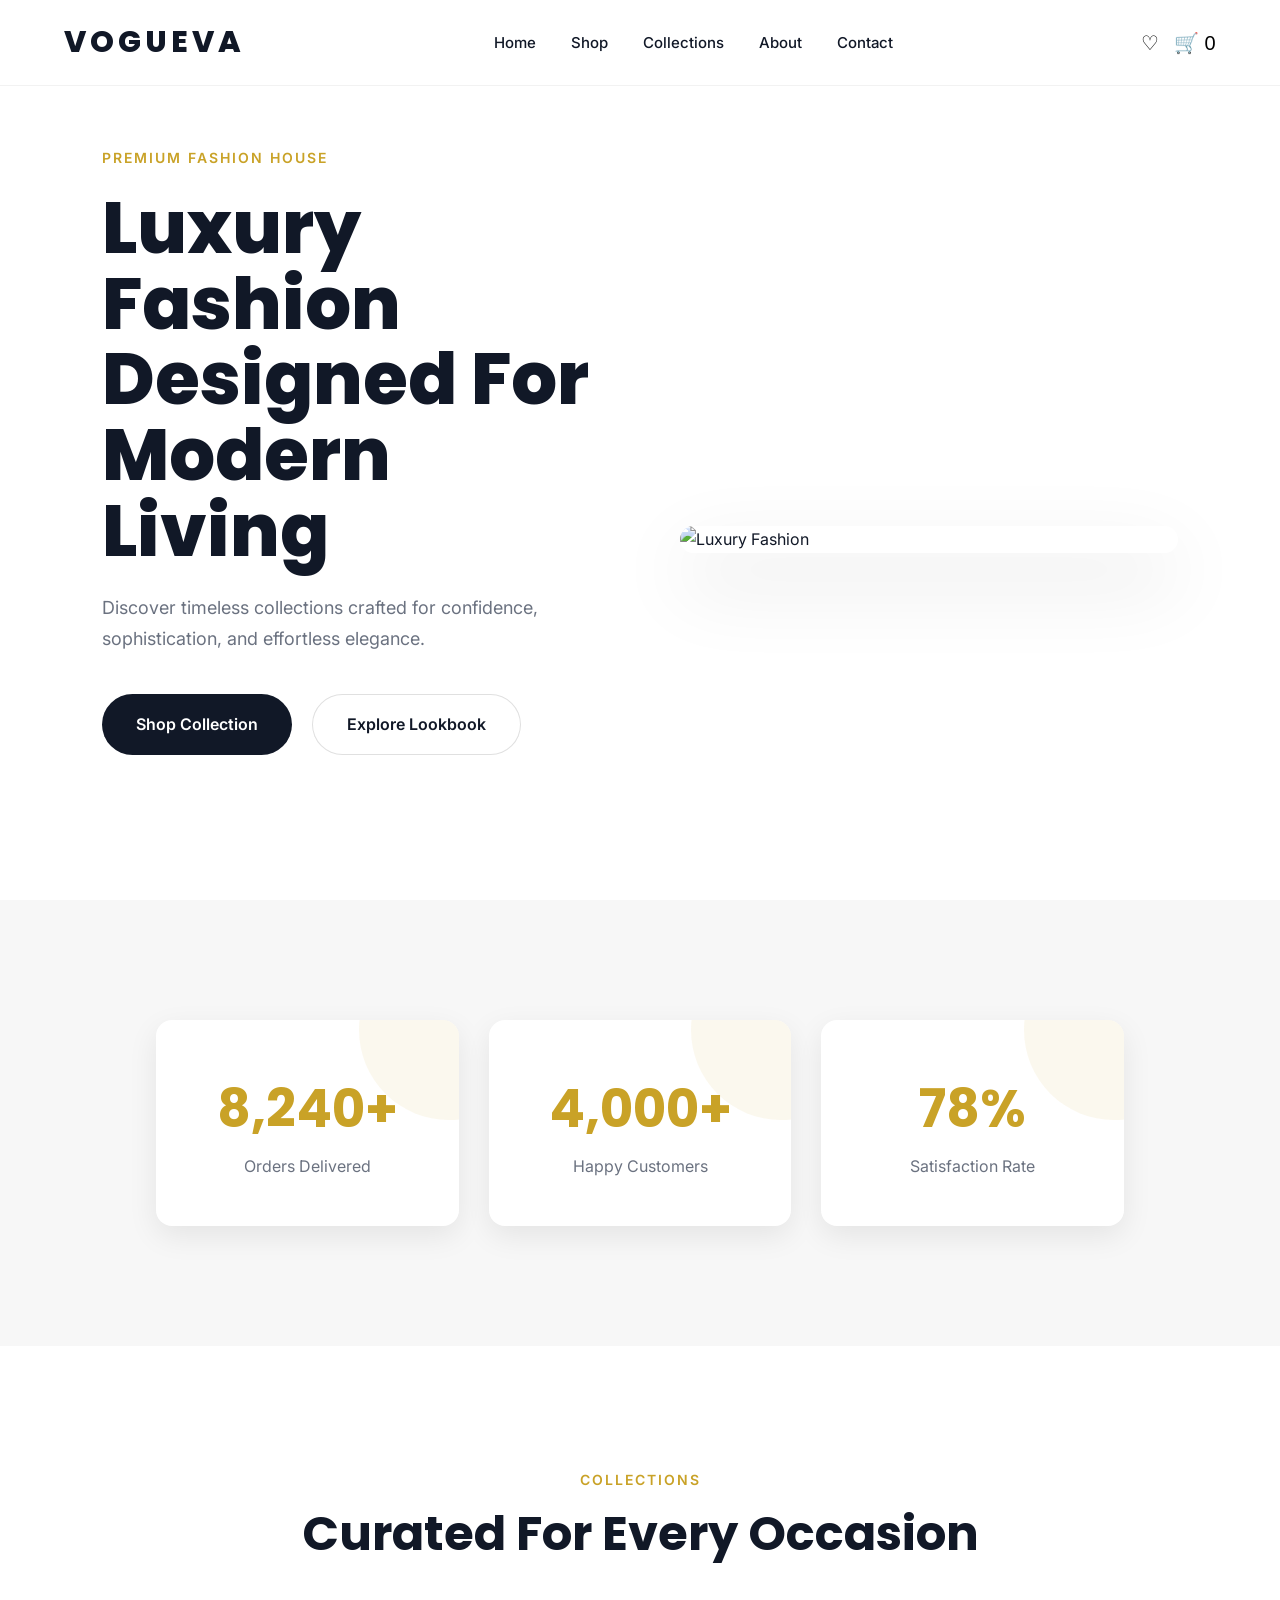
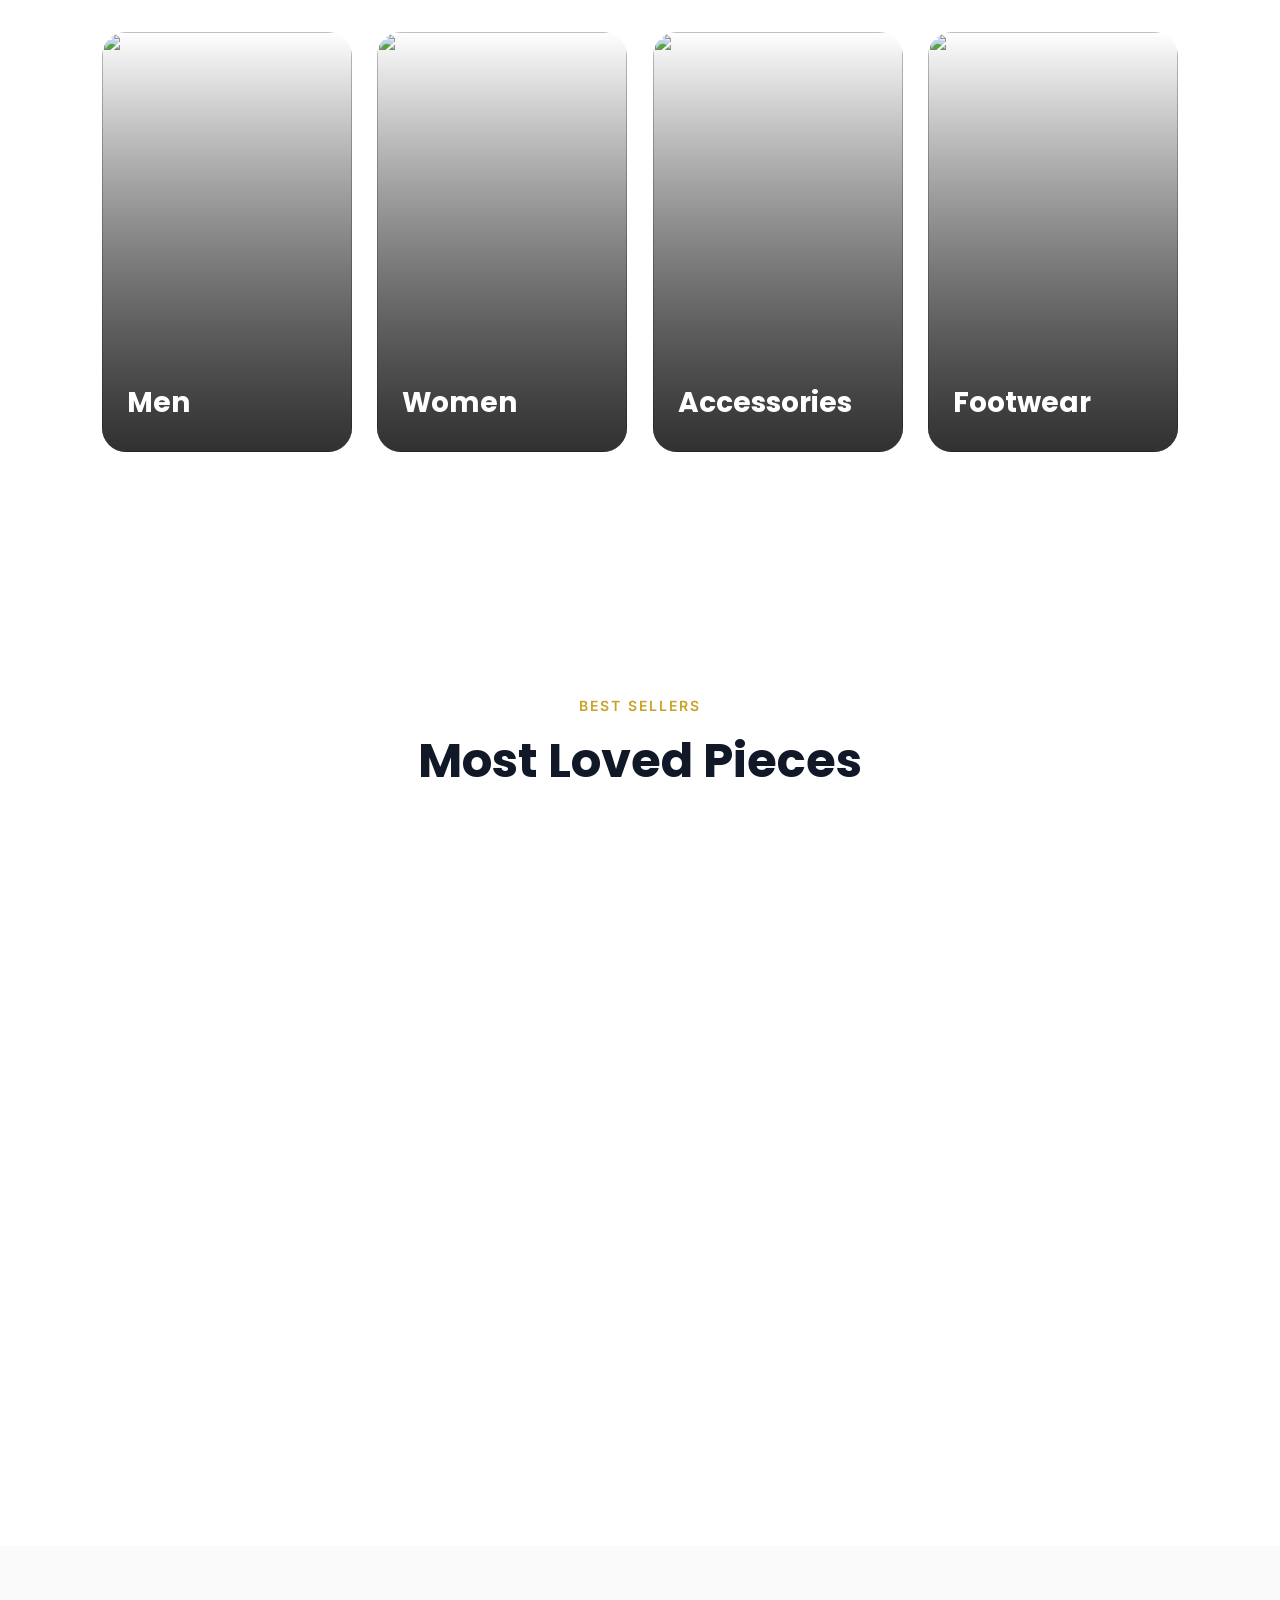
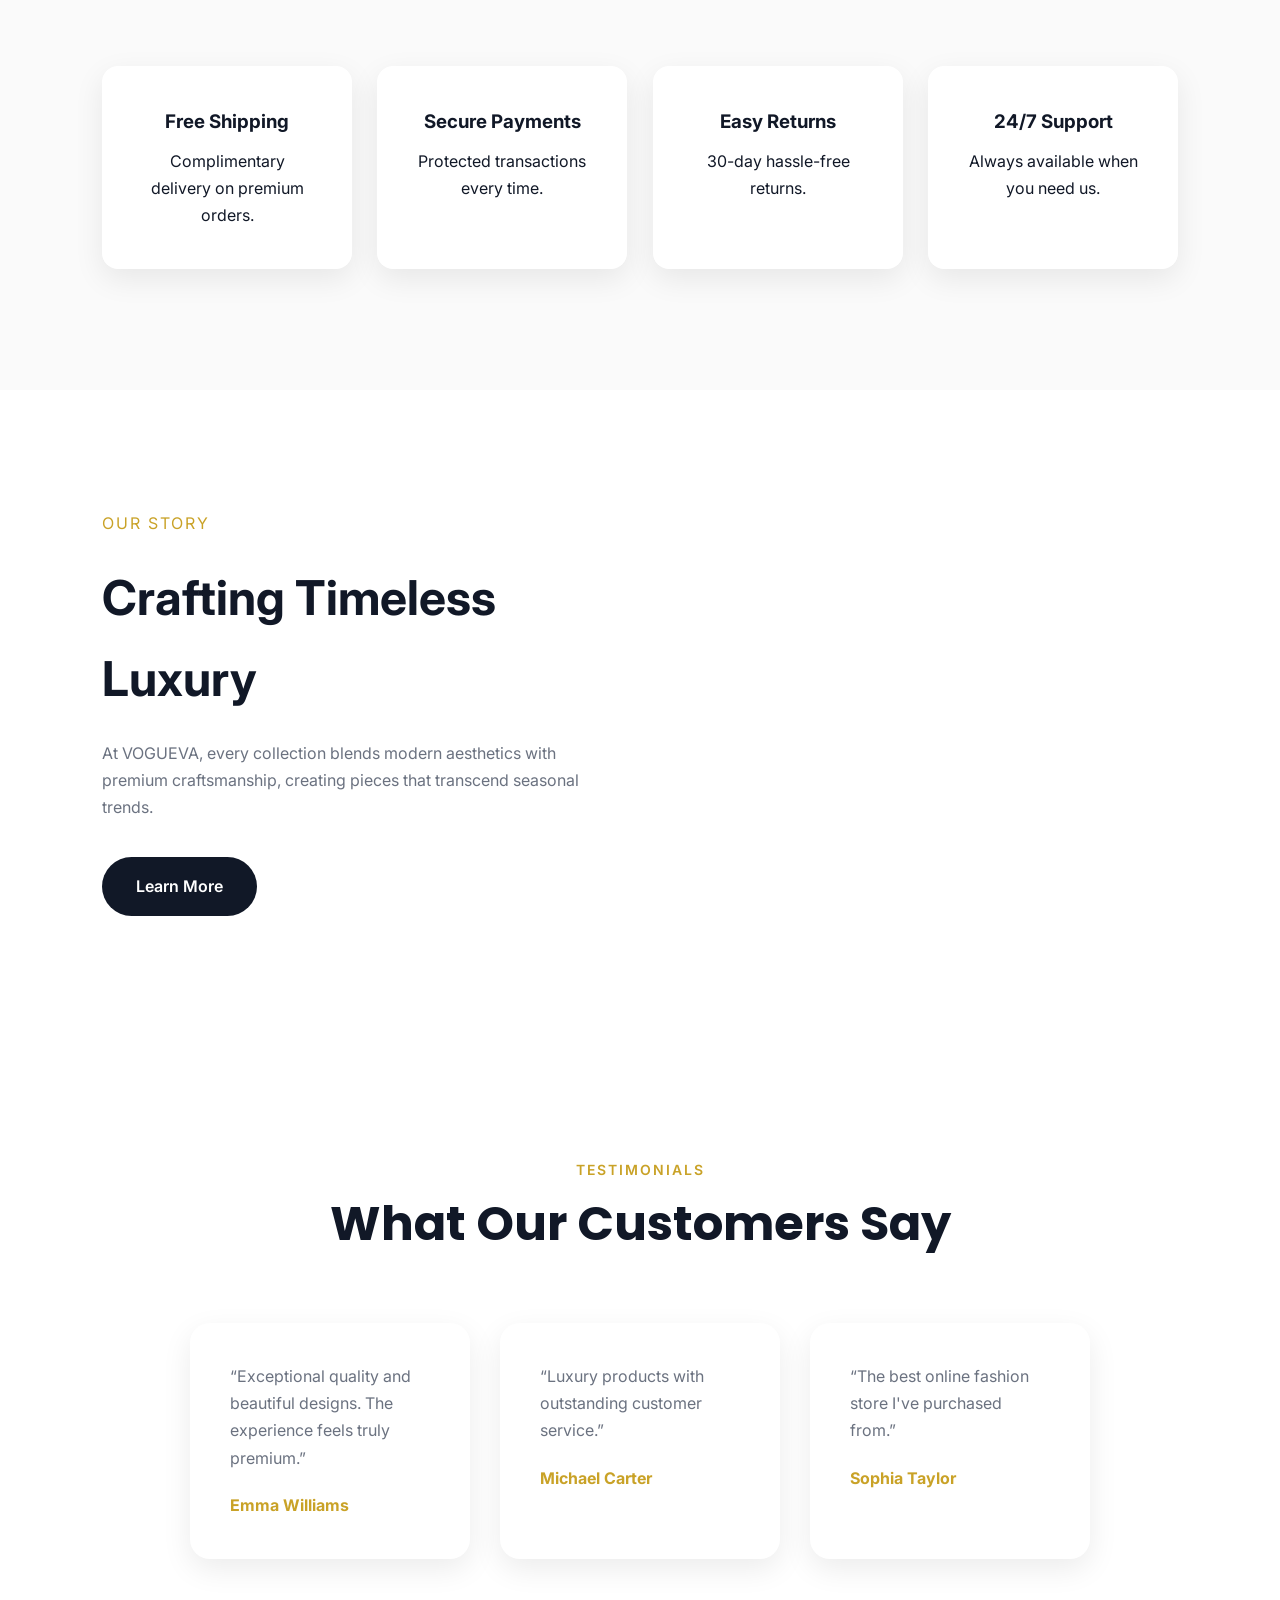
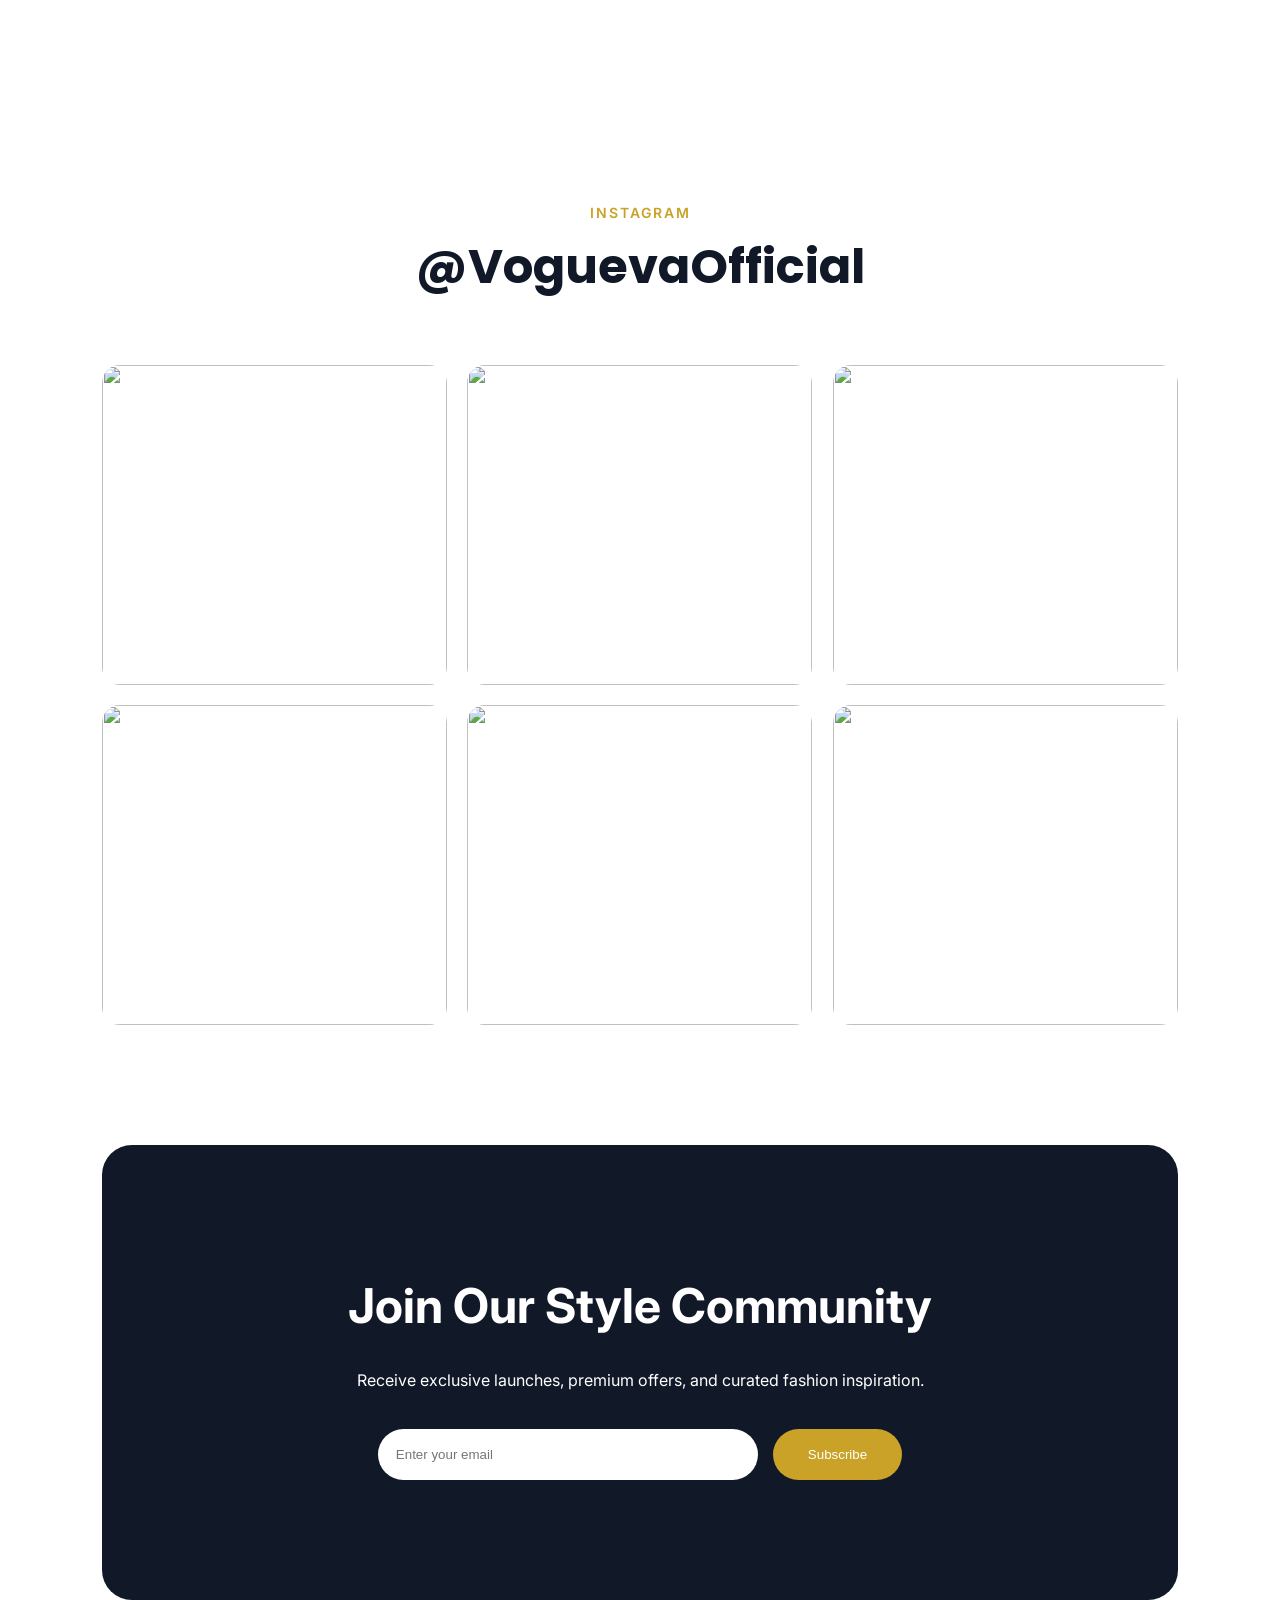
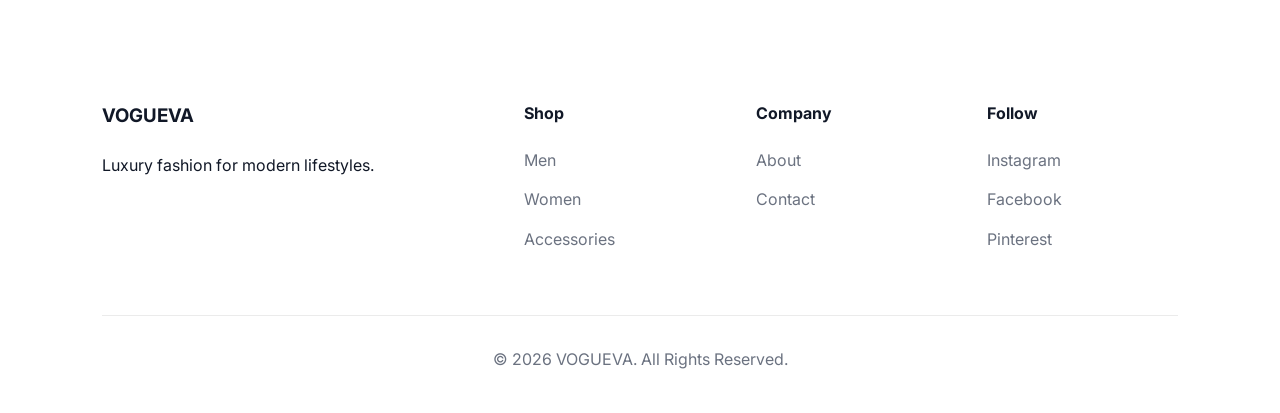
==== commit a36e78a4: "Update cart button with count display" ====
--- a/index.html
+++ b/index.html
@@ -43,7 +43,15 @@
 
             <div class="header-icons">
                 <button class="icon-btn">♡</button>
-                <button class="icon-btn">🛒</button>
+                <button class="icon-btn cart-button">
+
+    🛒
+
+    <span class="cart-count">
+        0
+    </span>
+
+</button>
                 <button class="mobile-menu">☰</button>
             </div>
 
--- a/css/style.css
+++ b/css/style.css
@@ -0,0 +1,823 @@
+/* ========================================
+   VOGUEVA - Luxury Fashion Store
+   Main Stylesheet
+======================================== */
+
+:root {
+
+    --primary: #111827;
+    --secondary: #c9a227;
+
+    --dark: #0f172a;
+    --light: #ffffff;
+    --gray: #6b7280;
+
+    --bg: #fafafa;
+
+    --radius: 16px;
+
+    --shadow:
+        0 10px 30px rgba(0, 0, 0, .08);
+
+    --transition:
+        all .3s ease;
+
+    --container:
+        1200px;
+}
+
+/* ========================================
+   RESET
+======================================== */
+
+* {
+    margin: 0;
+    padding: 0;
+    box-sizing: border-box;
+}
+
+html {
+    scroll-behavior: smooth;
+}
+
+body {
+
+    font-family: 'Inter', sans-serif;
+
+    background: var(--light);
+
+    color: var(--primary);
+
+    line-height: 1.7;
+
+    overflow-x: hidden;
+}
+
+img {
+    width: 100%;
+    display: block;
+}
+
+a {
+    text-decoration: none;
+    color: inherit;
+}
+
+ul {
+    list-style: none;
+}
+
+/* ========================================
+   GLOBAL
+======================================== */
+
+.container {
+
+    width: 90%;
+    max-width: var(--container);
+
+    margin: auto;
+}
+
+section {
+    padding: 120px 8%;
+}
+
+.section-header {
+
+    text-align: center;
+
+    margin-bottom: 70px;
+}
+
+.section-header span {
+
+    color: var(--secondary);
+
+    text-transform: uppercase;
+
+    letter-spacing: 2px;
+
+    font-size: 14px;
+
+    font-weight: 600;
+}
+
+.section-header h2 {
+
+    margin-top: 12px;
+
+    font-size: 48px;
+
+    font-family: 'Poppins', sans-serif;
+
+    font-weight: 700;
+
+    line-height: 1.2;
+}
+
+/* ========================================
+   BUTTONS
+======================================== */
+
+.btn {
+
+    display: inline-flex;
+
+    align-items: center;
+
+    justify-content: center;
+
+    padding: 16px 34px;
+
+    border-radius: 999px;
+
+    font-weight: 600;
+
+    transition: var(--transition);
+
+    cursor: pointer;
+}
+
+.btn-primary {
+
+    background: var(--primary);
+
+    color: white;
+}
+
+.btn-primary:hover {
+
+    transform: translateY(-3px);
+
+    box-shadow:
+        0 20px 40px rgba(0,0,0,.15);
+}
+
+.btn-secondary {
+
+    border: 1px solid rgba(0,0,0,.12);
+
+    background: white;
+}
+
+.btn-secondary:hover {
+
+    background: #f4f4f4;
+}
+
+/* ========================================
+   SCROLL PROGRESS
+======================================== */
+
+.progress-bar {
+
+    position: fixed;
+
+    top: 0;
+    left: 0;
+
+    width: 0%;
+
+    height: 4px;
+
+    background: var(--secondary);
+
+    z-index: 99999;
+}
+
+/* ========================================
+   HEADER
+======================================== */
+
+.header {
+
+    position: fixed;
+
+    top: 0;
+    left: 0;
+
+    width: 100%;
+
+    z-index: 999;
+
+    background: rgba(255,255,255,.85);
+
+    backdrop-filter: blur(12px);
+
+    border-bottom:
+        1px solid rgba(0,0,0,.05);
+}
+
+.header .container {
+
+    display: flex;
+
+    align-items: center;
+
+    justify-content: space-between;
+
+    height: 85px;
+}
+
+.logo a {
+
+    font-family: 'Poppins', sans-serif;
+
+    font-size: 30px;
+
+    font-weight: 800;
+
+    letter-spacing: 4px;
+}
+
+.navbar ul {
+
+    display: flex;
+
+    gap: 35px;
+}
+
+.navbar a {
+
+    font-size: 15px;
+
+    font-weight: 500;
+
+    position: relative;
+}
+
+.navbar a::after {
+
+    content: '';
+
+    position: absolute;
+
+    left: 0;
+    bottom: -6px;
+
+    width: 0;
+
+    height: 2px;
+
+    background: var(--secondary);
+
+    transition: var(--transition);
+}
+
+.navbar a:hover::after {
+
+    width: 100%;
+}
+
+.header-icons {
+
+    display: flex;
+
+    align-items: center;
+
+    gap: 15px;
+}
+
+.icon-btn {
+
+    border: none;
+
+    background: none;
+
+    font-size: 20px;
+
+    cursor: pointer;
+}
+
+.mobile-menu {
+
+    display: none;
+
+    border: none;
+
+    background: none;
+
+    font-size: 22px;
+
+    cursor: pointer;
+}
+
+/* ========================================
+   HERO
+======================================== */
+
+.hero {
+
+    min-height: 100vh;
+
+    display: grid;
+
+    grid-template-columns: 1fr 1fr;
+
+    align-items: center;
+
+    gap: 80px;
+
+    padding-top: 120px;
+}
+
+.hero-label {
+
+    display: inline-block;
+
+    margin-bottom: 20px;
+
+    color: var(--secondary);
+
+    font-size: 14px;
+
+    letter-spacing: 2px;
+
+    font-weight: 600;
+}
+
+.hero h1 {
+
+    font-size: 72px;
+
+    line-height: 1.05;
+
+    font-family: 'Poppins', sans-serif;
+
+    font-weight: 800;
+
+    margin-bottom: 25px;
+}
+
+.hero p {
+
+    max-width: 550px;
+
+    font-size: 18px;
+
+    color: var(--gray);
+
+    margin-bottom: 40px;
+}
+
+.hero-buttons {
+
+    display: flex;
+
+    gap: 20px;
+
+    flex-wrap: wrap;
+}
+
+.hero-image img {
+
+    border-radius: 30px;
+
+    box-shadow:
+        0 30px 80px rgba(0,0,0,.12);
+}
+
+/* ========================================
+   STATS
+======================================== */
+
+.stats {
+
+    background: #f7f7f7;
+
+    display: flex;
+
+    justify-content: center;
+}
+
+.stats .container {
+
+    display: grid;
+
+    grid-template-columns: repeat(3,1fr);
+
+    gap: 30px;
+}
+
+.stat-card {
+
+    text-align: center;
+
+    background: white;
+
+    padding: 45px;
+
+    border-radius: var(--radius);
+
+    box-shadow: var(--shadow);
+}
+
+.stat-card h2 {
+
+    font-size: 52px;
+
+    font-family: 'Poppins', sans-serif;
+
+    color: var(--secondary);
+}
+
+.stat-card p {
+
+    color: var(--gray);
+}
+
+/* ========================================
+   CATEGORIES
+======================================== */
+
+.category-grid {
+
+    display: grid;
+
+    grid-template-columns: repeat(4,1fr);
+
+    gap: 25px;
+}
+
+.category-card {
+
+    position: relative;
+
+    overflow: hidden;
+
+    border-radius: 24px;
+
+    cursor: pointer;
+}
+
+.category-card img {
+
+    height: 420px;
+
+    object-fit: cover;
+
+    transition: .6s ease;
+}
+
+.category-card:hover img {
+
+    transform: scale(1.08);
+}
+
+.overlay {
+
+    position: absolute;
+
+    inset: 0;
+
+    background:
+        linear-gradient(
+            transparent,
+            rgba(0,0,0,.65)
+        );
+
+    display: flex;
+
+    align-items: flex-end;
+
+    padding: 25px;
+}
+
+.overlay h3 {
+
+    color: white;
+
+    font-size: 28px;
+
+    font-family: 'Poppins', sans-serif;
+}
+
+/* ========================================
+   PRODUCTS
+======================================== */
+
+.product-grid {
+
+    display: grid;
+
+    grid-template-columns: repeat(4,1fr);
+
+    gap: 30px;
+}
+
+.product-card {
+
+    background: white;
+
+    border-radius: 22px;
+
+    overflow: hidden;
+
+    box-shadow: var(--shadow);
+
+    transition: var(--transition);
+}
+
+.product-card:hover {
+
+    transform: translateY(-10px);
+}
+
+.product-card img {
+
+    height: 420px;
+
+    object-fit: cover;
+}
+
+.product-card h3 {
+
+    padding: 22px 22px 8px;
+
+    font-size: 20px;
+}
+
+.product-card p {
+
+    padding: 0 22px 22px;
+
+    color: var(--secondary);
+
+    font-weight: 700;
+}
+
+/* ========================================
+   FEATURES
+======================================== */
+
+.features {
+    background: #fafafa;
+}
+
+.features {
+    display: grid;
+    grid-template-columns: repeat(4,1fr);
+    gap: 25px;
+}
+
+.feature-card {
+
+    text-align: center;
+
+    padding: 40px;
+
+    background: white;
+
+    border-radius: var(--radius);
+
+    box-shadow: var(--shadow);
+}
+
+.feature-card h3 {
+
+    margin-bottom: 10px;
+}
+
+/* ========================================
+   STORY
+======================================== */
+
+.story {
+
+    display: grid;
+
+    grid-template-columns: 1fr 1fr;
+
+    gap: 80px;
+
+    align-items: center;
+}
+
+.story span {
+
+    color: var(--secondary);
+
+    text-transform: uppercase;
+
+    letter-spacing: 2px;
+}
+
+.story h2 {
+
+    font-size: 48px;
+
+    margin: 20px 0;
+}
+
+.story p {
+
+    color: var(--gray);
+
+    margin-bottom: 35px;
+}
+
+.story-image img {
+
+    border-radius: 24px;
+}
+
+/* ========================================
+   TESTIMONIALS
+======================================== */
+
+.testimonial-slider {
+
+    max-width: 900px;
+
+    margin: auto;
+
+    display: flex;
+
+    gap: 30px;
+}
+
+.testimonial {
+
+    flex: 1;
+
+    padding: 40px;
+
+    border-radius: 20px;
+
+    background: white;
+
+    box-shadow: var(--shadow);
+}
+
+.testimonial p {
+
+    margin-bottom: 20px;
+
+    color: var(--gray);
+}
+
+.testimonial h4 {
+
+    color: var(--secondary);
+}
+
+/* ========================================
+   GALLERY
+======================================== */
+
+.gallery-grid {
+
+    display: grid;
+
+    grid-template-columns: repeat(3,1fr);
+
+    gap: 20px;
+}
+
+.gallery-grid img {
+
+    height: 320px;
+
+    object-fit: cover;
+
+    border-radius: 18px;
+
+    transition: .4s ease;
+}
+
+.gallery-grid img:hover {
+
+    transform: scale(1.03);
+}
+
+/* ========================================
+   NEWSLETTER
+======================================== */
+
+.newsletter {
+
+    background: var(--primary);
+
+    color: white;
+
+    text-align: center;
+
+    border-radius: 30px;
+
+    margin: 0 8%;
+}
+
+.newsletter h2 {
+
+    font-size: 48px;
+
+    margin-bottom: 20px;
+}
+
+.newsletter p {
+
+    max-width: 650px;
+
+    margin: auto auto 35px;
+}
+
+.newsletter form {
+
+    display: flex;
+
+    justify-content: center;
+
+    gap: 15px;
+
+    flex-wrap: wrap;
+}
+
+.newsletter input {
+
+    width: 380px;
+
+    padding: 18px;
+
+    border: none;
+
+    border-radius: 999px;
+}
+
+.newsletter button {
+
+    padding: 18px 35px;
+
+    border: none;
+
+    border-radius: 999px;
+
+    background: var(--secondary);
+
+    color: white;
+
+    cursor: pointer;
+}
+
+/* ========================================
+   PRODUCT COUNT
+======================================== */
+
+.product-count {
+
+    margin-top: 20px;
+
+    text-align: center;
+
+    color: var(--gray);
+
+    font-size: 14px;
+
+    font-weight: 500;
+}
+
+/* ========================================
+   FOOTER
+======================================== */
+
+footer {
+
+    padding: 100px 8% 40px;
+}
+
+.footer-grid {
+
+    display: grid;
+
+    grid-template-columns: 2fr 1fr 1fr 1fr;
+
+    gap: 40px;
+}
+
+.footer-grid h3,
+.footer-grid h4 {
+
+    margin-bottom: 20px;
+}
+
+.footer-grid a {
+
+    display: block;
+
+    margin-bottom: 12px;
+
+    color: var(--gray);
+}
+
+.footer-bottom {
+
+    margin-top: 50px;
+
+    text-align: center;
+
+    padding-top: 30px;
+
+    border-top: 1px solid rgba(0,0,0,.08);
+
+    color: var(--gray);
+}
--- a/css/animations.css
+++ b/css/animations.css
@@ -0,0 +1,576 @@
+/* ========================================
+   VOGUEVA - PREMIUM ANIMATIONS
+   Optimized Version
+======================================== */
+
+
+/* ========================================
+   ANIMATION VARIABLES
+======================================== */
+
+:root {
+
+    --ease-premium:
+        cubic-bezier(0.22, 1, 0.36, 1);
+
+}
+
+
+/* ========================================
+   GPU ACCELERATION
+======================================== */
+
+.hero-image img,
+.product-card,
+.category-card,
+.feature-card,
+.testimonial,
+.gallery-grid img,
+.btn,
+.icon-btn {
+
+    will-change:
+        transform;
+
+    transform:
+        translateZ(0);
+}
+
+
+/* ========================================
+   FLOATING HERO IMAGE
+======================================== */
+
+.hero-image img {
+
+    animation:
+        floatHero 6s ease-in-out infinite;
+
+    transform:
+        translateY(var(--parallaxY, 0px));
+}
+
+@keyframes floatHero {
+
+    0% {
+        transform:
+            translateY(calc(var(--parallaxY, 0px) + 0px));
+    }
+
+    50% {
+        transform:
+            translateY(calc(var(--parallaxY, 0px) - 12px));
+    }
+
+    100% {
+        transform:
+            translateY(calc(var(--parallaxY, 0px) + 0px));
+    }
+
+}
+
+
+/* ========================================
+   HERO TEXT REVEAL
+======================================== */
+
+.hero-label {
+    animation: fadeSlideDown .9s var(--ease-premium) forwards;
+}
+
+.hero h1 {
+    animation: fadeSlideUp 1.1s var(--ease-premium) forwards;
+}
+
+.hero p {
+    animation: fadeSlideUp 1.3s var(--ease-premium) forwards;
+}
+
+.hero-buttons {
+    animation: fadeSlideUp 1.5s var(--ease-premium) forwards;
+}
+
+@keyframes fadeSlideUp {
+
+    from {
+
+        opacity: 0;
+
+        transform:
+            translateY(40px);
+    }
+
+    to {
+
+        opacity: 1;
+
+        transform:
+            translateY(0);
+    }
+
+}
+
+@keyframes fadeSlideDown {
+
+    from {
+
+        opacity: 0;
+
+        transform:
+            translateY(-30px);
+    }
+
+    to {
+
+        opacity: 1;
+
+        transform:
+            translateY(0);
+    }
+
+}
+
+
+/* ========================================
+   PREMIUM BUTTON SHINE
+======================================== */
+
+.btn-primary {
+
+    position: relative;
+
+    overflow: hidden;
+}
+
+.btn-primary::before {
+
+    content: '';
+
+    position: absolute;
+
+    top: 0;
+    left: -120%;
+
+    width: 100%;
+    height: 100%;
+
+    background:
+        linear-gradient(
+            90deg,
+            transparent,
+            rgba(255,255,255,.25),
+            transparent
+        );
+
+    transition:
+        left .8s ease;
+}
+
+.btn-primary:hover::before {
+
+    left: 120%;
+}
+
+
+/* ========================================
+   PRODUCT CARDS
+======================================== */
+
+.product-card {
+
+    position: relative;
+
+    overflow: hidden;
+}
+
+.product-card::after {
+
+    content: '';
+
+    position: absolute;
+
+    left: 0;
+    bottom: 0;
+
+    width: 100%;
+    height: 4px;
+
+    background: var(--secondary);
+
+    transform: scaleX(0);
+
+    transform-origin: left;
+
+    transition:
+        transform .4s ease;
+}
+
+.product-card:hover::after {
+
+    transform: scaleX(1);
+}
+
+.product-card:hover {
+
+    transform:
+        translateY(-10px);
+
+    box-shadow:
+        0 25px 50px rgba(0,0,0,.12);
+}
+
+.product-card img {
+
+    transition:
+        transform .6s ease;
+}
+
+.product-card:hover img {
+
+    transform:
+        scale(1.08);
+}
+
+
+/* ========================================
+   CATEGORY CARDS
+======================================== */
+
+.category-card {
+
+    position: relative;
+
+    overflow: hidden;
+}
+
+.category-card::before {
+
+    content: '';
+
+    position: absolute;
+
+    inset: 0;
+
+    background:
+        linear-gradient(
+            rgba(0,0,0,0),
+            rgba(0,0,0,.60)
+        );
+
+    opacity: .75;
+
+    z-index: 1;
+
+    transition:
+        opacity .4s ease;
+}
+
+.category-card:hover::before {
+
+    opacity: 1;
+}
+
+.category-card:hover {
+
+    transform:
+        translateY(-8px);
+}
+
+.category-card .overlay {
+
+    z-index: 2;
+}
+
+.category-card h3 {
+
+    transition:
+        transform .4s ease;
+}
+
+.category-card:hover h3 {
+
+    transform:
+        translateY(-6px);
+}
+
+
+/* ========================================
+   FEATURE CARDS
+======================================== */
+
+.feature-card:hover {
+
+    transform:
+        translateY(-8px);
+
+    box-shadow:
+        0 20px 40px rgba(0,0,0,.10);
+}
+
+
+/* ========================================
+   STATS
+======================================== */
+
+.stat-card {
+
+    position: relative;
+
+    overflow: hidden;
+}
+
+.stat-card::before {
+
+    content: '';
+
+    position: absolute;
+
+    width: 180px;
+    height: 180px;
+
+    top: -80px;
+    right: -80px;
+
+    border-radius: 50%;
+
+    background:
+        rgba(201,162,39,.08);
+}
+
+.stat-card:hover {
+
+    transform:
+        translateY(-6px);
+}
+
+
+/* ========================================
+   TESTIMONIALS
+======================================== */
+
+.testimonial {
+
+    transition:
+        transform .4s ease,
+        box-shadow .4s ease;
+}
+
+.testimonial:hover {
+
+    transform:
+        translateY(-8px);
+
+    box-shadow:
+        0 20px 40px rgba(0,0,0,.10);
+}
+
+
+/* ========================================
+   GALLERY
+======================================== */
+
+.gallery-grid img {
+
+    cursor: pointer;
+
+    transition:
+        transform .5s ease,
+        filter .5s ease;
+}
+
+@media (hover:hover) {
+
+    .gallery-grid:hover img {
+
+        filter:
+            brightness(.7);
+    }
+
+    .gallery-grid img:hover {
+
+        filter:
+            brightness(1);
+
+        transform:
+            scale(1.05);
+    }
+
+}
+
+
+/* ========================================
+   NAVIGATION
+======================================== */
+
+.navbar a:hover {
+
+    color:
+        var(--secondary);
+}
+
+
+/* ========================================
+   ICONS
+======================================== */
+
+.icon-btn {
+
+    transition:
+        transform .3s ease,
+        color .3s ease;
+}
+
+.icon-btn:hover {
+
+    color:
+        var(--secondary);
+
+    transform:
+        scale(1.15);
+}
+
+
+/* ========================================
+   NEWSLETTER
+======================================== */
+
+.newsletter input {
+
+    transition:
+        box-shadow .3s ease,
+        transform .3s ease;
+}
+
+.newsletter input:focus {
+
+    outline: none;
+
+    transform:
+        translateY(-2px);
+
+    box-shadow:
+        0 0 0 4px rgba(201,162,39,.25);
+}
+
+
+/* ========================================
+   FOOTER LINKS
+======================================== */
+
+.footer-grid a {
+
+    position: relative;
+}
+
+.footer-grid a::after {
+
+    content: '';
+
+    position: absolute;
+
+    left: 0;
+    bottom: -2px;
+
+    width: 0;
+
+    height: 1px;
+
+    background:
+        var(--secondary);
+
+    transition:
+        width .4s ease;
+}
+
+.footer-grid a:hover {
+
+    color:
+        var(--secondary);
+}
+
+.footer-grid a:hover::after {
+
+    width: 100%;
+}
+
+
+/* ========================================
+   REVEAL ANIMATION
+======================================== */
+
+.reveal {
+
+    opacity: 0;
+
+    transform:
+        translateY(40px);
+
+    transition:
+        opacity .8s ease,
+        transform .8s ease;
+}
+
+.reveal.active {
+
+    opacity: 1;
+
+    transform:
+        translateY(0);
+}
+
+
+/* ========================================
+   PAGE LOAD
+======================================== */
+
+body {
+
+    animation:
+        pageFade .5s ease;
+}
+
+@keyframes pageFade {
+
+    from {
+        opacity: 0;
+    }
+
+    to {
+        opacity: 1;
+    }
+
+}
+
+
+/* ========================================
+   SHIMMER EFFECT
+======================================== */
+
+.shimmer {
+
+    background:
+        linear-gradient(
+            90deg,
+            transparent,
+            rgba(201,162,39,.25),
+            transparent
+        );
+
+    background-size:
+        200% 100%;
+
+    animation:
+        shimmerMove 2s linear infinite;
+}
+
+@keyframes shimmerMove {
+
+    from {
+        background-position: -200% 0;
+    }
+
+    to {
+        background-position: 200% 0;
+    }
+
+}
--- a/css/responsive.css
+++ b/css/responsive.css
@@ -0,0 +1,419 @@
+/* ========================================
+   VOGUEVA - RESPONSIVE STYLES
+======================================== */
+
+
+/* ========================================
+   LARGE LAPTOPS
+   <= 1200px
+======================================== */
+
+@media (max-width: 1200px) {
+
+    section {
+        padding: 100px 5%;
+    }
+
+    .container {
+        width: 94%;
+    }
+
+    .hero {
+        gap: 50px;
+    }
+
+    .hero h1 {
+        font-size: 60px;
+    }
+
+    .section-header h2,
+    .story h2 {
+        font-size: 42px;
+    }
+
+    .product-grid {
+        grid-template-columns: repeat(3, 1fr);
+    }
+
+    .category-grid {
+        grid-template-columns: repeat(2, 1fr);
+    }
+
+    .features {
+        grid-template-columns: repeat(2, 1fr);
+    }
+
+}
+
+
+/* ========================================
+   TABLETS / SMALL LAPTOPS
+   <= 992px
+======================================== */
+
+@media (max-width: 992px) {
+
+    .navbar {
+        display: none;
+    }
+
+    .mobile-menu {
+        display: block;
+    }
+
+    .hero {
+
+        grid-template-columns: 1fr;
+
+        text-align: center;
+
+        min-height: auto;
+
+        padding-top: 140px;
+    }
+
+    .hero-content {
+        order: 1;
+    }
+
+    .hero-image {
+        order: 2;
+    }
+
+    .hero-image img {
+        max-width: 700px;
+        margin: auto;
+    }
+
+    .hero p {
+        margin-left: auto;
+        margin-right: auto;
+    }
+
+    .hero-buttons {
+        justify-content: center;
+    }
+
+    .hero h1 {
+        font-size: 54px;
+    }
+
+    .stats .container {
+        grid-template-columns: 1fr;
+    }
+
+    .story {
+
+        grid-template-columns: 1fr;
+
+        gap: 50px;
+
+        text-align: center;
+    }
+
+    .story p {
+        max-width: 700px;
+        margin: 0 auto 35px;
+    }
+
+    .product-grid {
+        grid-template-columns: repeat(2, 1fr);
+    }
+
+    .testimonial-slider {
+        flex-direction: column;
+    }
+
+    .gallery-grid {
+        grid-template-columns: repeat(2, 1fr);
+    }
+
+    .footer-grid {
+        grid-template-columns: repeat(2, 1fr);
+    }
+
+    .newsletter h2 {
+        font-size: 40px;
+    }
+
+}
+
+
+/* ========================================
+   TABLETS
+   <= 768px
+======================================== */
+
+@media (max-width: 768px) {
+
+    section {
+        padding: 80px 5%;
+    }
+
+    .header .container {
+        height: 75px;
+    }
+
+    .logo a {
+        font-size: 24px;
+        letter-spacing: 3px;
+    }
+
+    .hero {
+        padding-top: 120px;
+    }
+
+    .hero h1 {
+
+        font-size: 44px;
+
+        line-height: 1.1;
+    }
+
+    .hero p {
+        font-size: 16px;
+    }
+
+    .section-header {
+        margin-bottom: 50px;
+    }
+
+    .section-header h2,
+    .story h2 {
+        font-size: 36px;
+    }
+
+    .category-grid,
+    .product-grid,
+    .features,
+    .gallery-grid {
+        grid-template-columns: 1fr;
+    }
+
+    .product-card {
+        max-width: 500px;
+        margin: auto;
+    }
+
+    .newsletter {
+
+        margin: 0 5%;
+
+        border-radius: 24px;
+    }
+
+    .newsletter h2 {
+        font-size: 32px;
+    }
+
+    .newsletter p {
+        font-size: 15px;
+    }
+
+    .newsletter form {
+
+        flex-direction: column;
+
+        align-items: center;
+    }
+
+    .newsletter input,
+    .newsletter button {
+
+        width: 100%;
+
+        max-width: 420px;
+    }
+
+    .footer-grid {
+
+        grid-template-columns: 1fr;
+
+        text-align: center;
+    }
+
+}
+
+
+/* ========================================
+   MOBILE DEVICES
+   <= 576px
+======================================== */
+
+@media (max-width: 576px) {
+
+    body {
+        font-size: 15px;
+    }
+
+    section {
+        padding: 70px 20px;
+    }
+
+    .hero {
+        gap: 35px;
+    }
+
+    .hero-label {
+
+        font-size: 12px;
+
+        letter-spacing: 1.5px;
+    }
+
+    .hero h1 {
+
+        font-size: 34px;
+
+        line-height: 1.15;
+    }
+
+    .hero p {
+
+        font-size: 15px;
+
+        margin-bottom: 30px;
+    }
+
+    .hero-buttons {
+
+        flex-direction: column;
+
+        width: 100%;
+    }
+
+    .hero-buttons .btn,
+    .btn {
+
+        width: 100%;
+    }
+
+    .btn {
+
+        padding: 14px 20px;
+    }
+
+    .section-header span {
+        font-size: 12px;
+    }
+
+    .section-header h2,
+    .story h2 {
+        font-size: 30px;
+    }
+
+    .stat-card {
+        padding: 30px;
+    }
+
+    .stat-card h2 {
+        font-size: 38px;
+    }
+
+    .product-card img {
+        height: 320px;
+    }
+
+    .category-card img {
+        height: 280px;
+    }
+
+    .gallery-grid img {
+        height: 240px;
+    }
+
+    .newsletter {
+
+        padding: 60px 25px;
+
+        box-sizing: border-box;
+    }
+
+    .newsletter h2 {
+        font-size: 28px;
+    }
+
+    .newsletter input,
+    .newsletter button {
+        max-width: 100%;
+    }
+
+    .footer-bottom {
+        font-size: 14px;
+    }
+
+}
+
+
+/* ========================================
+   EXTRA SMALL DEVICES
+   <= 400px
+======================================== */
+
+@media (max-width: 400px) {
+
+    .hero h1 {
+        font-size: 30px;
+    }
+
+    .section-header h2,
+    .story h2 {
+        font-size: 26px;
+    }
+
+    .logo a {
+
+        font-size: 20px;
+
+        letter-spacing: 2px;
+    }
+
+    .icon-btn {
+        font-size: 18px;
+    }
+
+    .mobile-menu {
+        font-size: 20px;
+    }
+
+}
+
+
+/* ========================================
+   MOBILE NAVIGATION
+======================================== */
+
+@media (max-width: 992px) {
+
+    .navbar.mobile-active {
+
+        display: block;
+
+        position: absolute;
+
+        top: 75px;
+
+        left: 0;
+
+        width: 100%;
+
+        background: white;
+
+        padding: 25px;
+
+        box-shadow:
+            0 15px 35px rgba(0,0,0,.08);
+
+        z-index: 999;
+    }
+
+    .navbar.mobile-active ul {
+
+        display: flex;
+
+        flex-direction: column;
+
+        gap: 20px;
+    }
+
+}
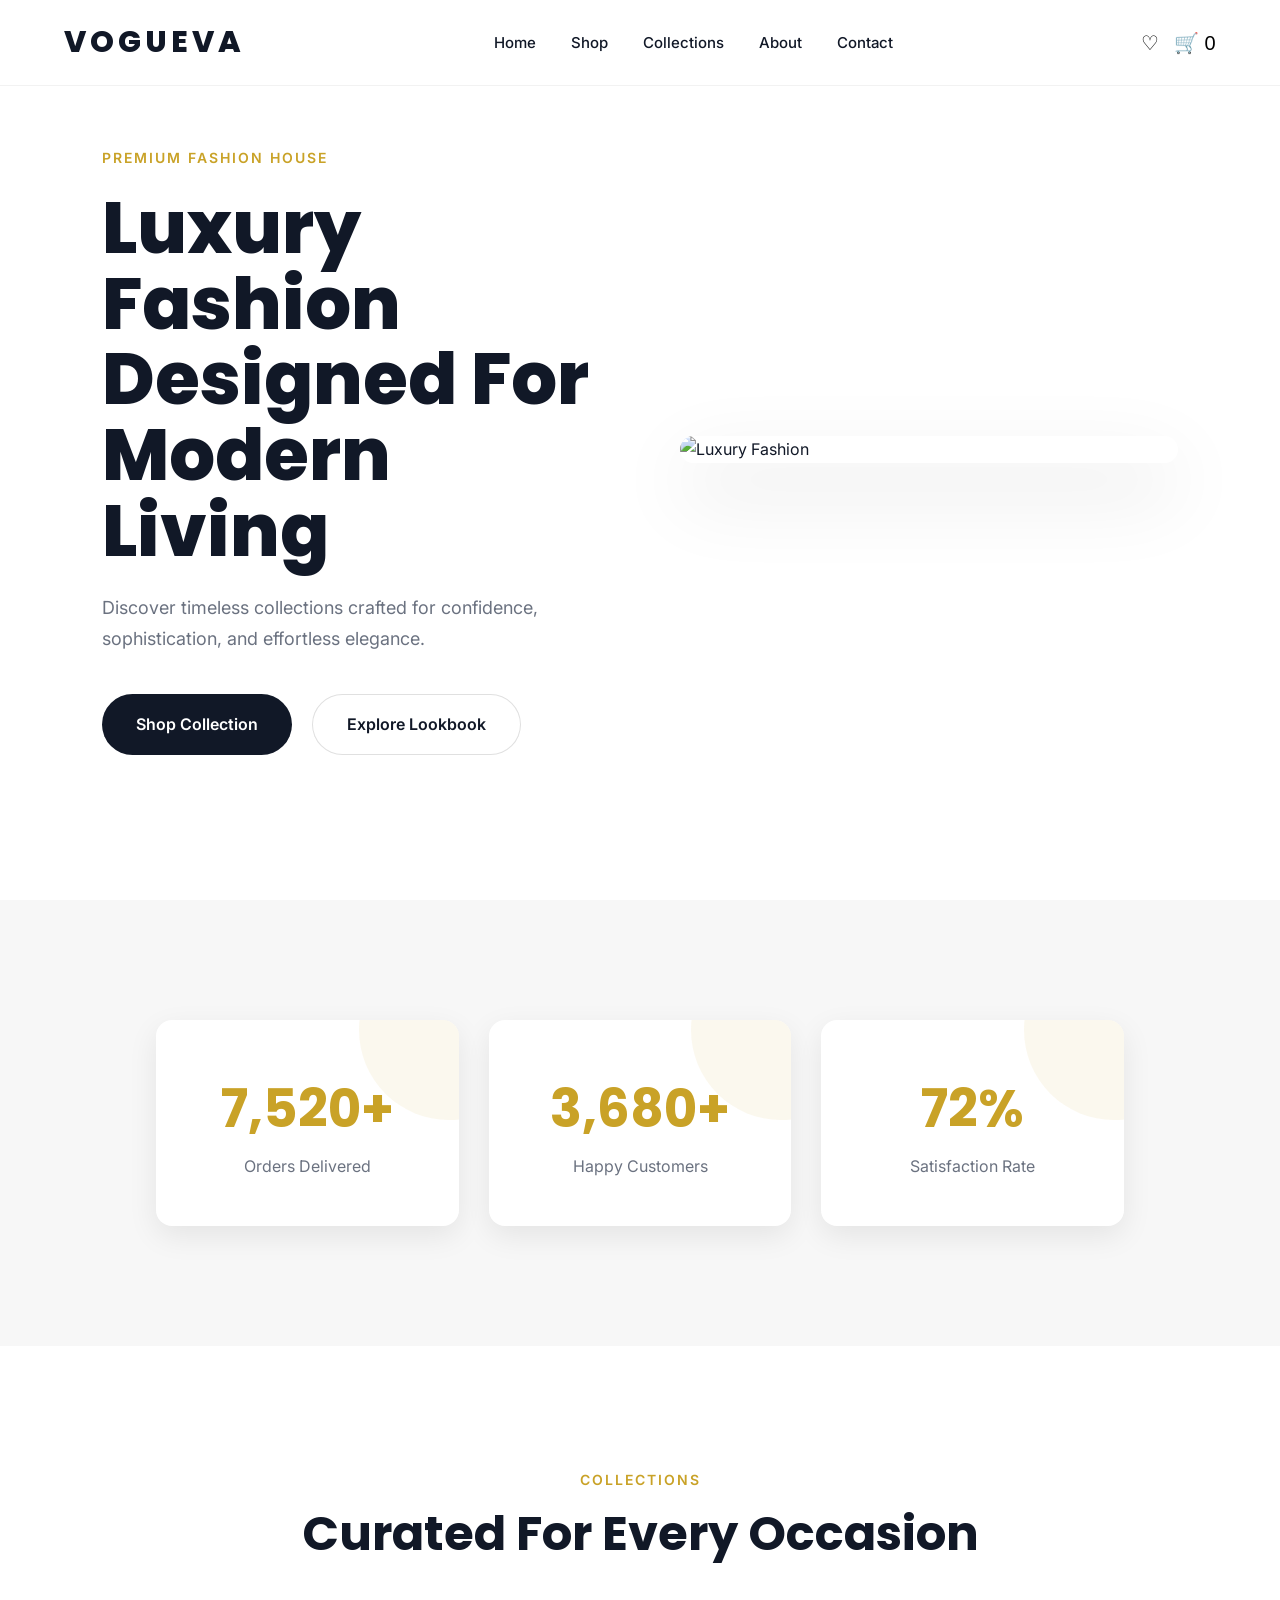
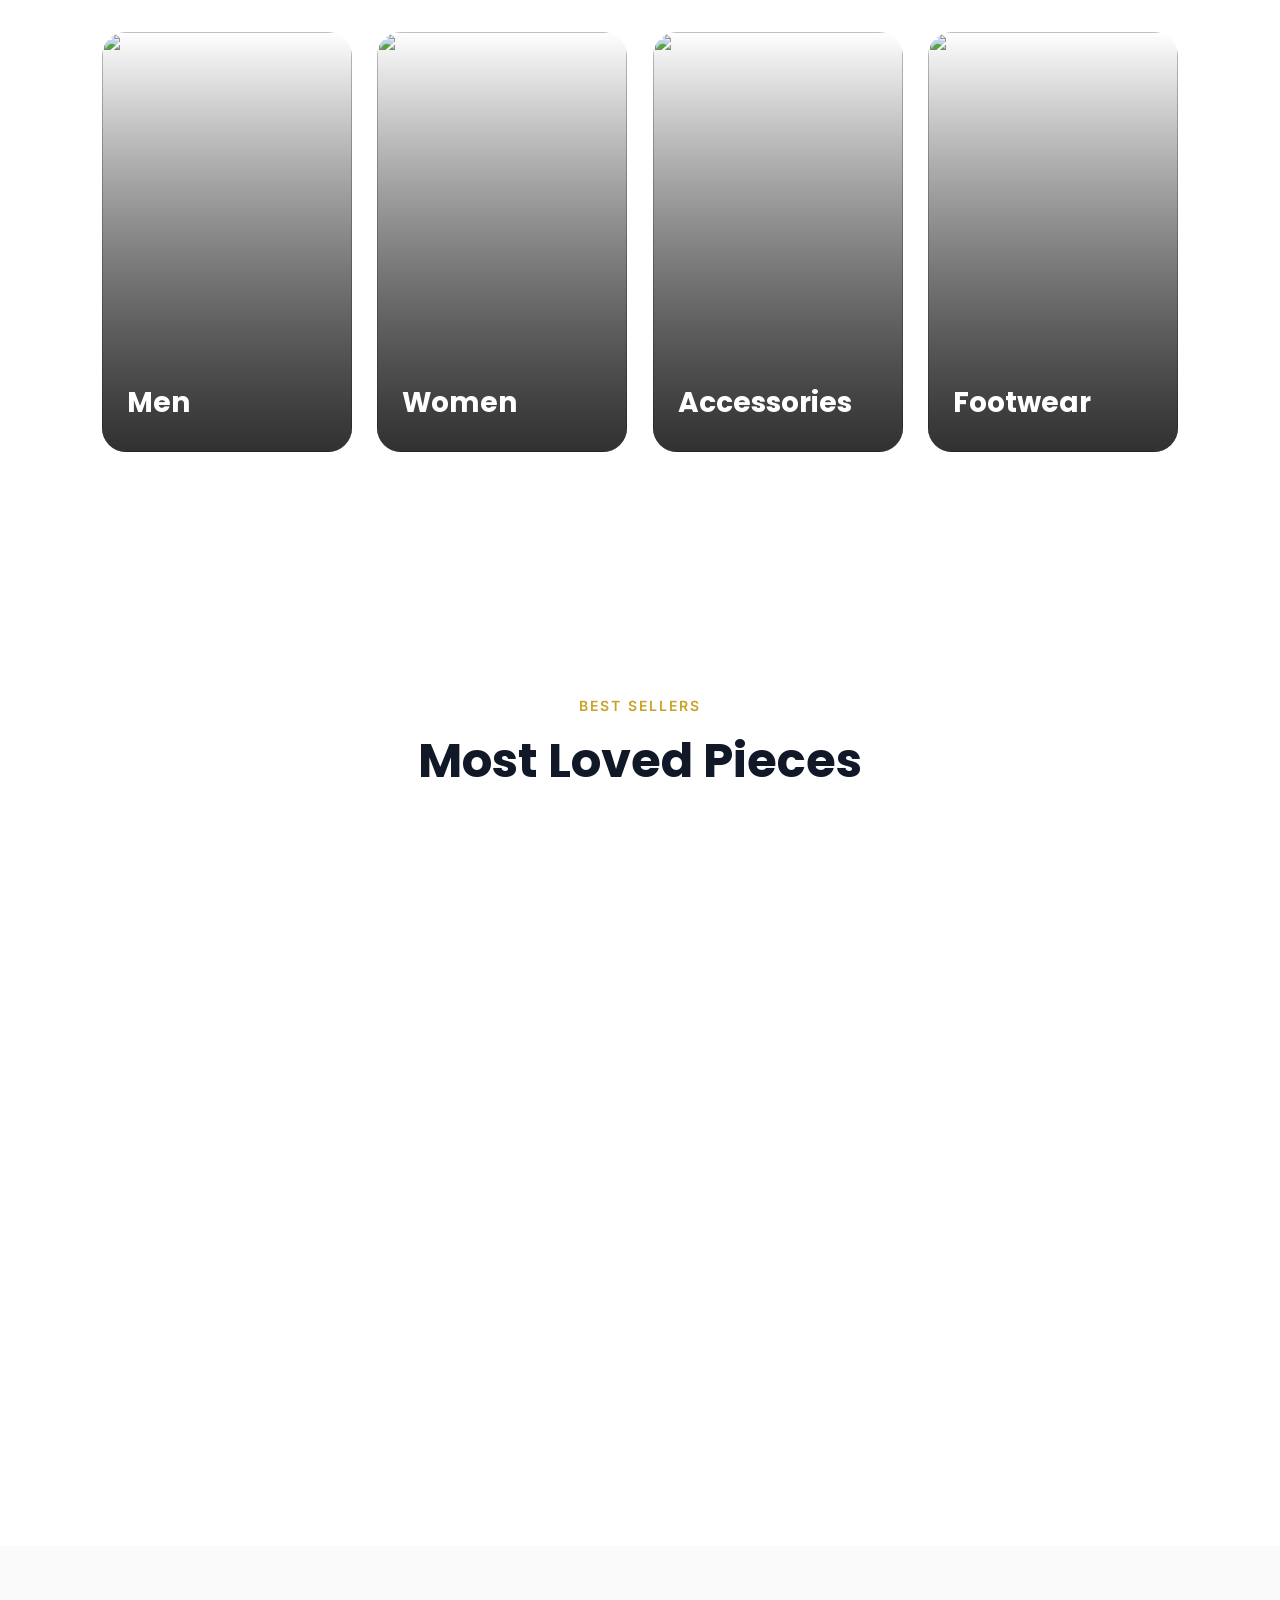
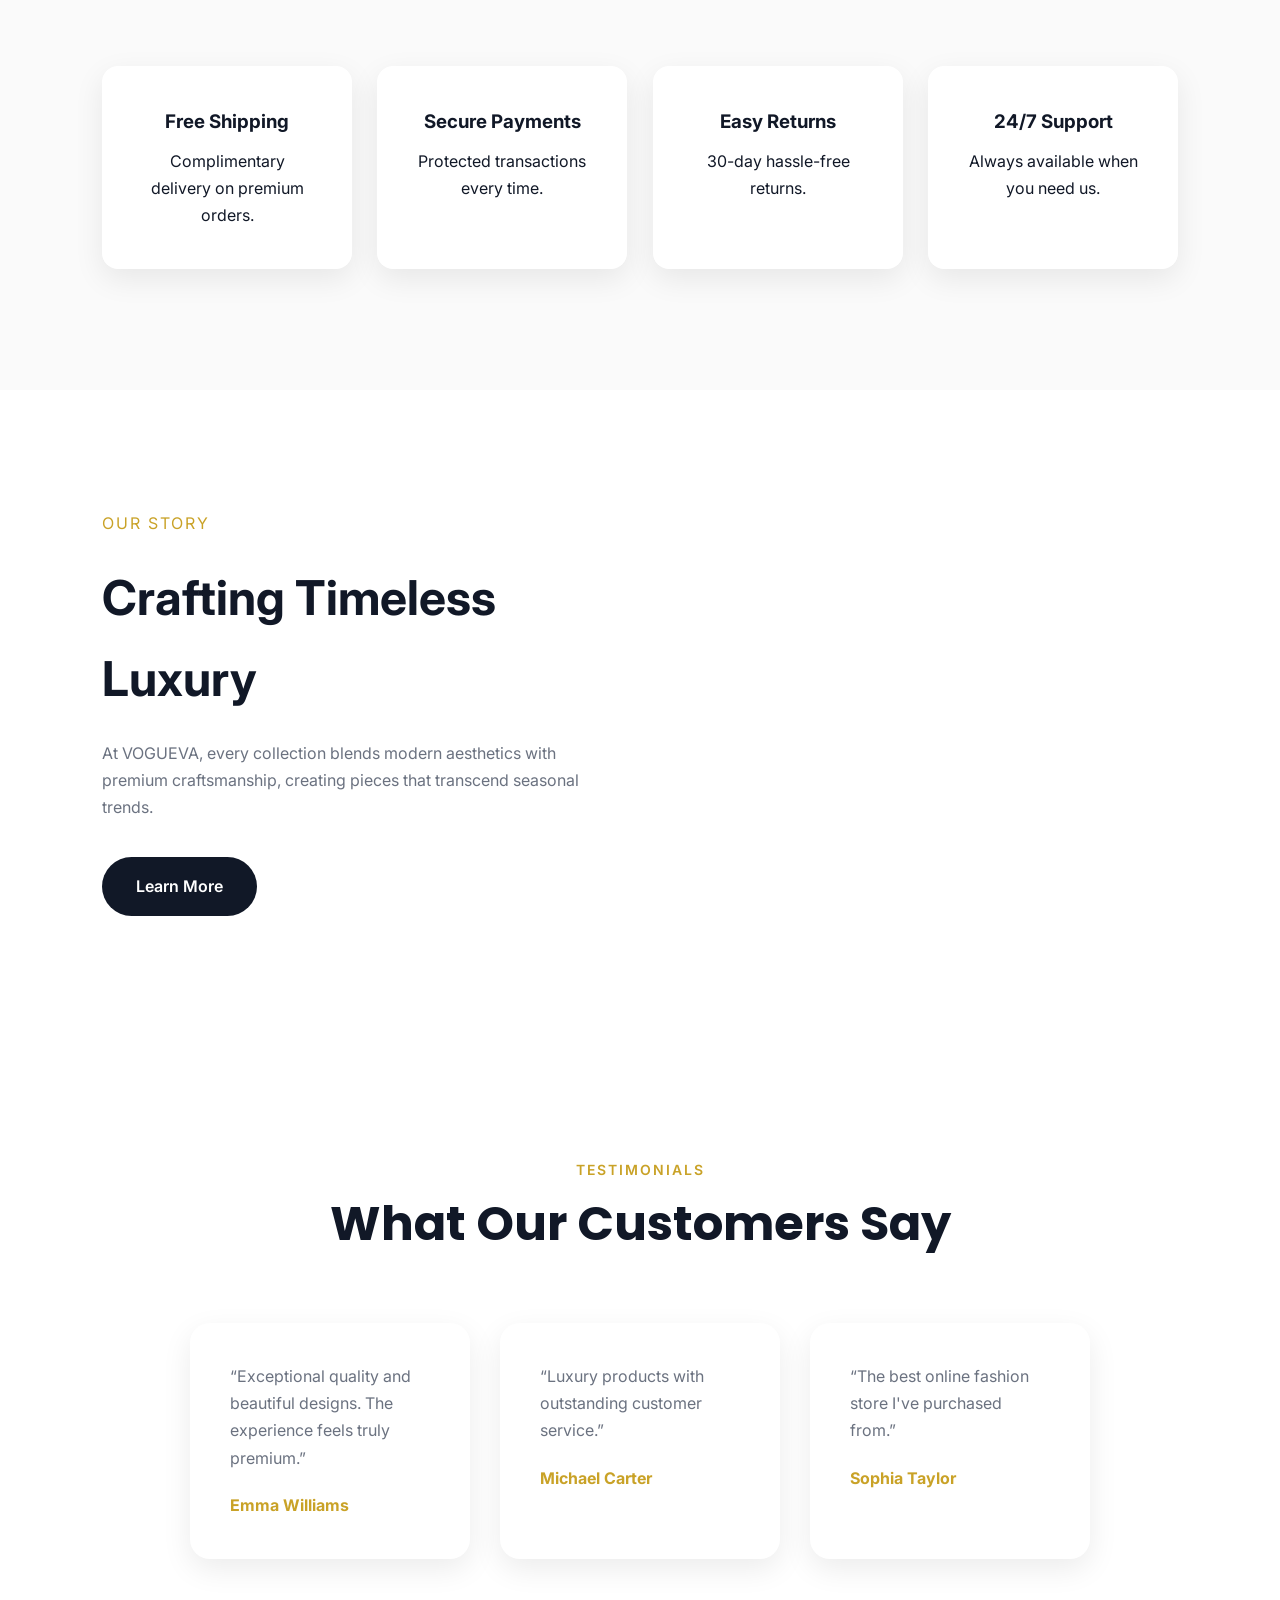
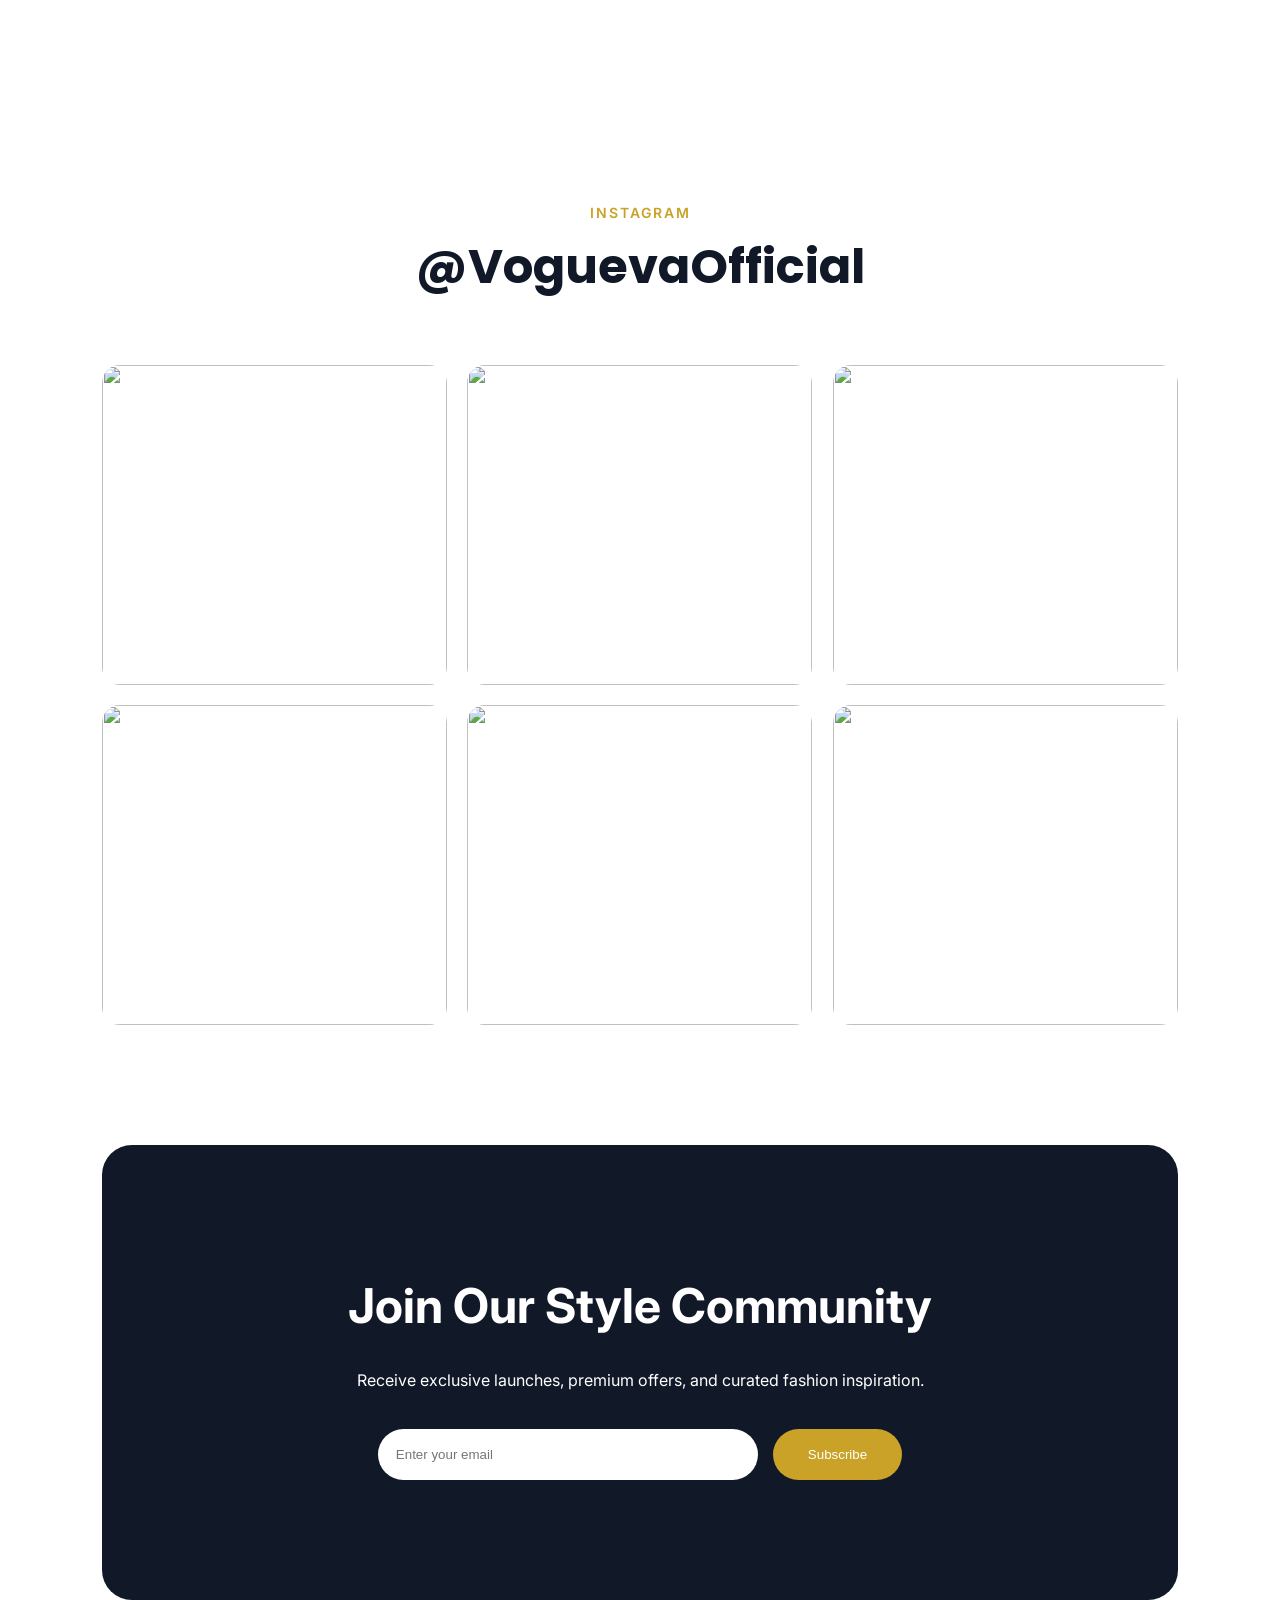
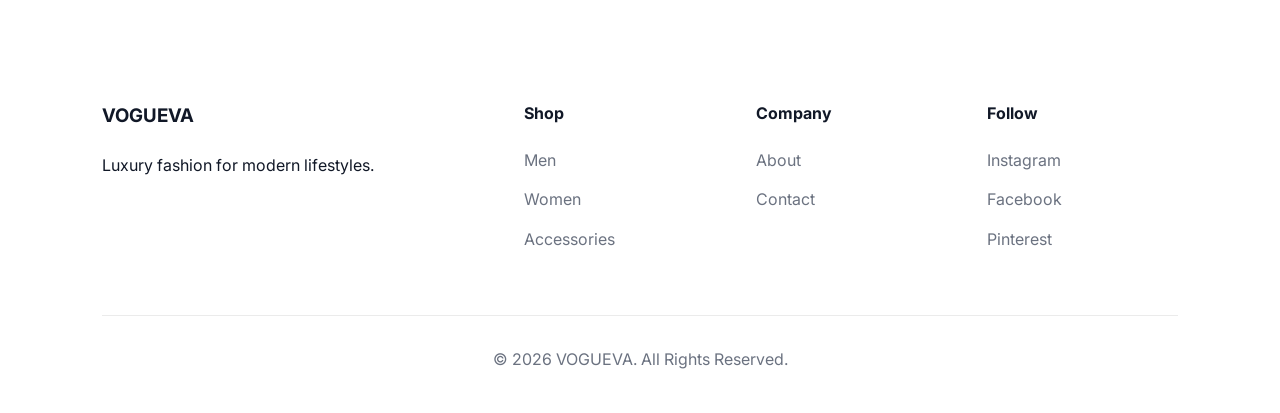
==== commit 89f71ea1: "Update index.html" ====
--- a/index.html
+++ b/index.html
@@ -381,6 +381,7 @@
     <!-- JS -->
     <script src="js/main.js"></script>
     <script src="js/animations.js"></script>
+    <script src="js/cart.js"></script>
 
 </body>
 
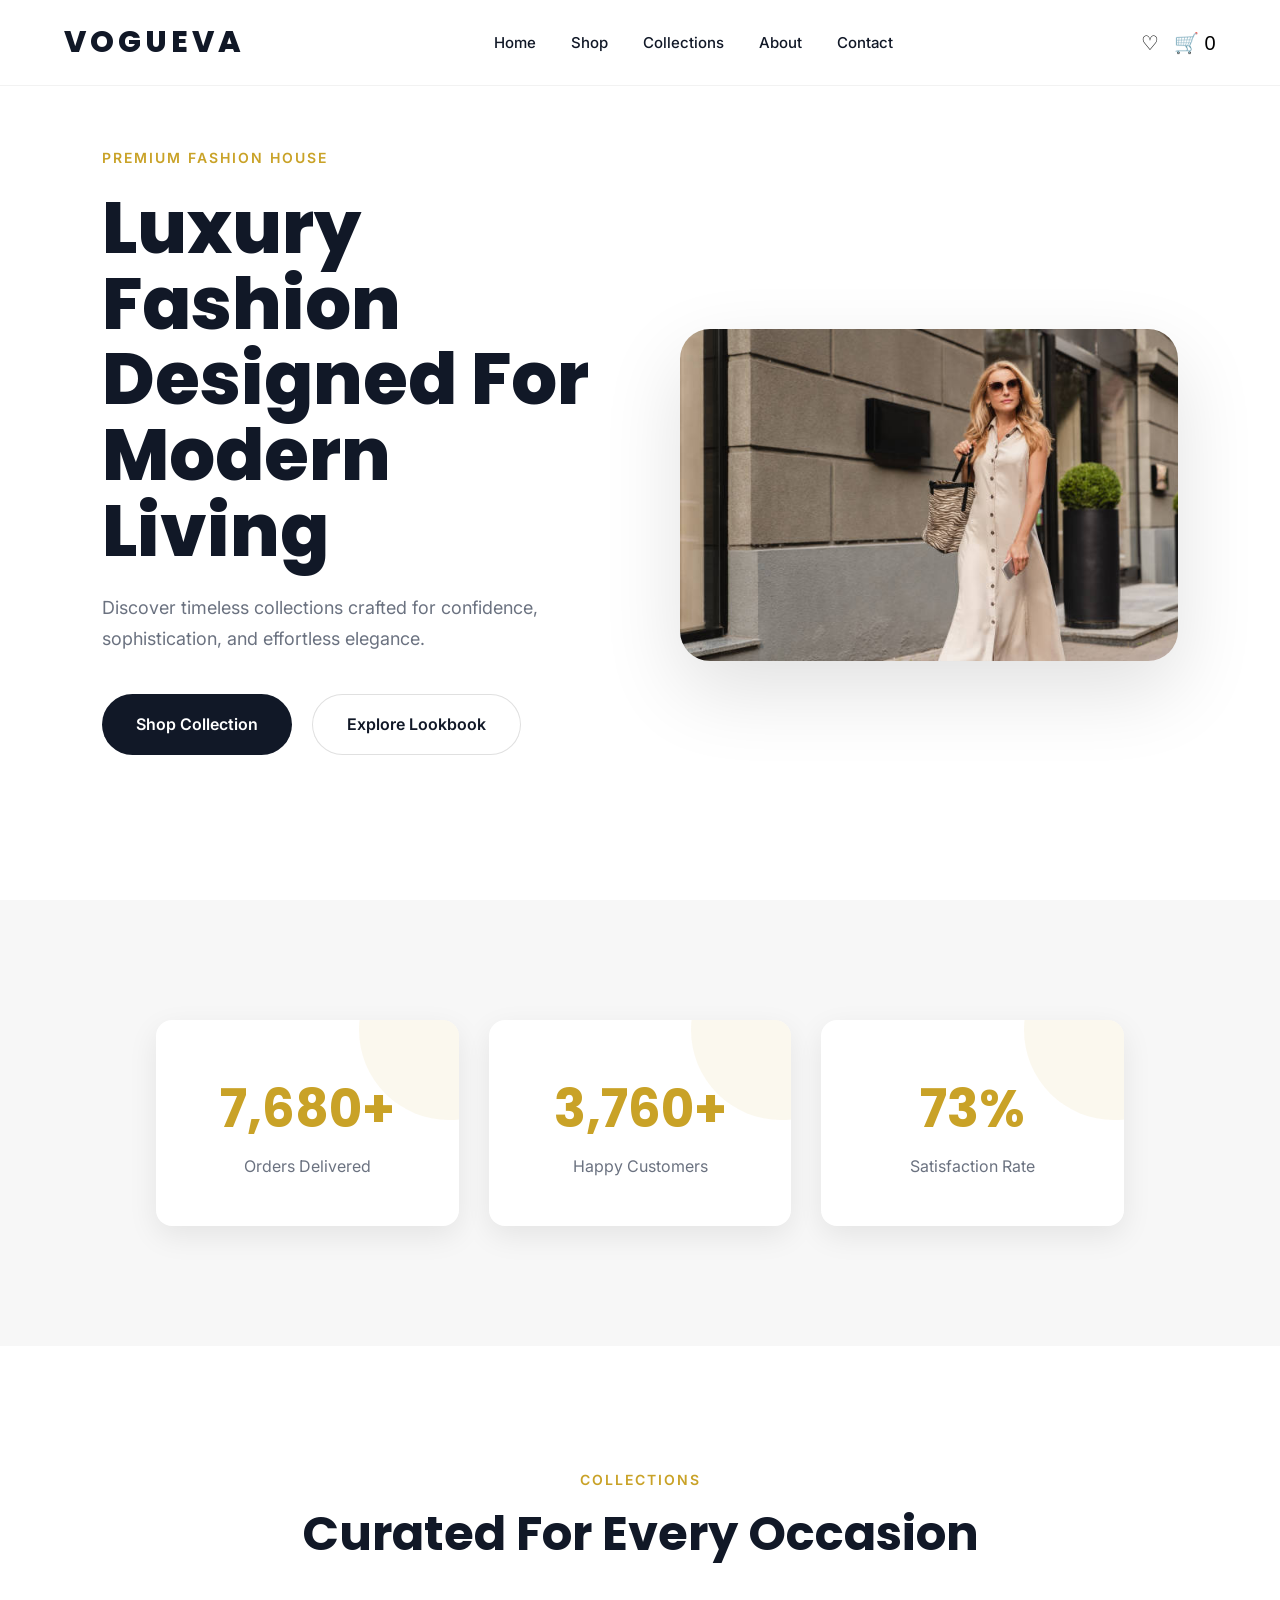
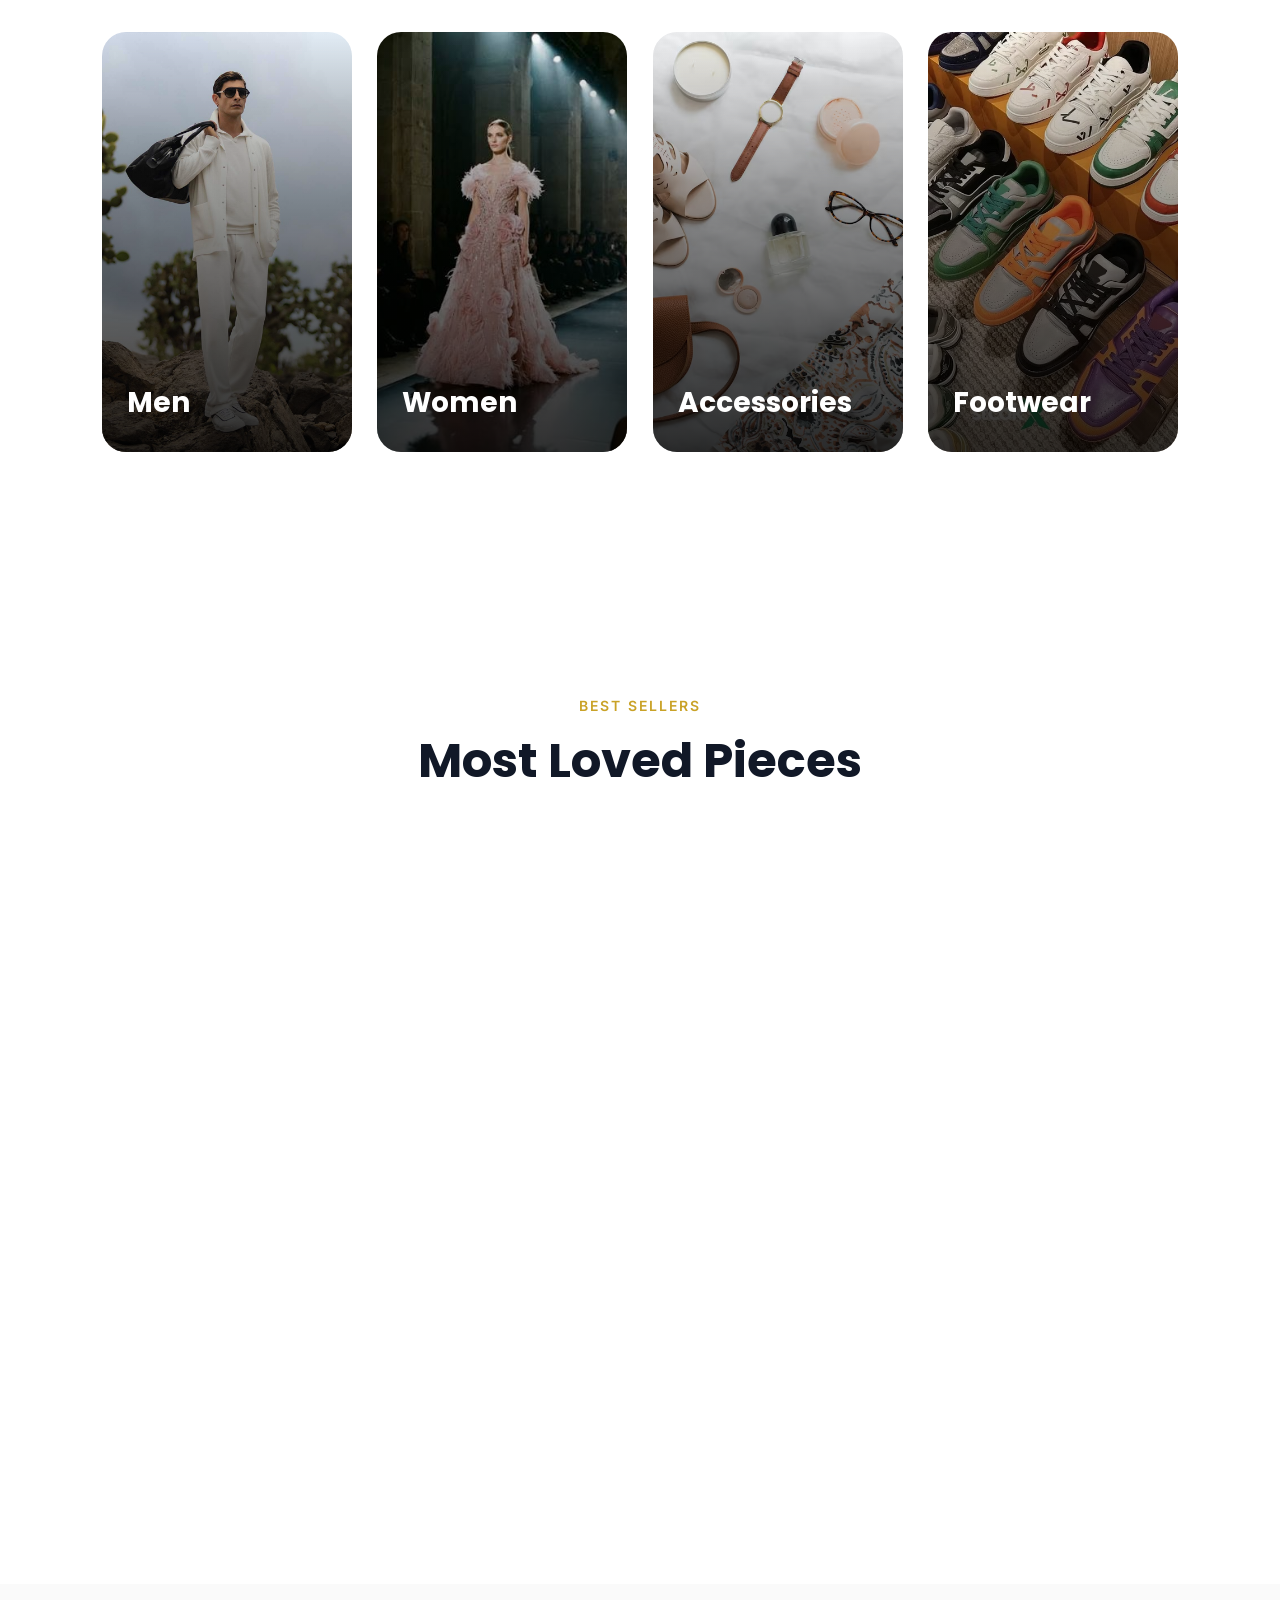
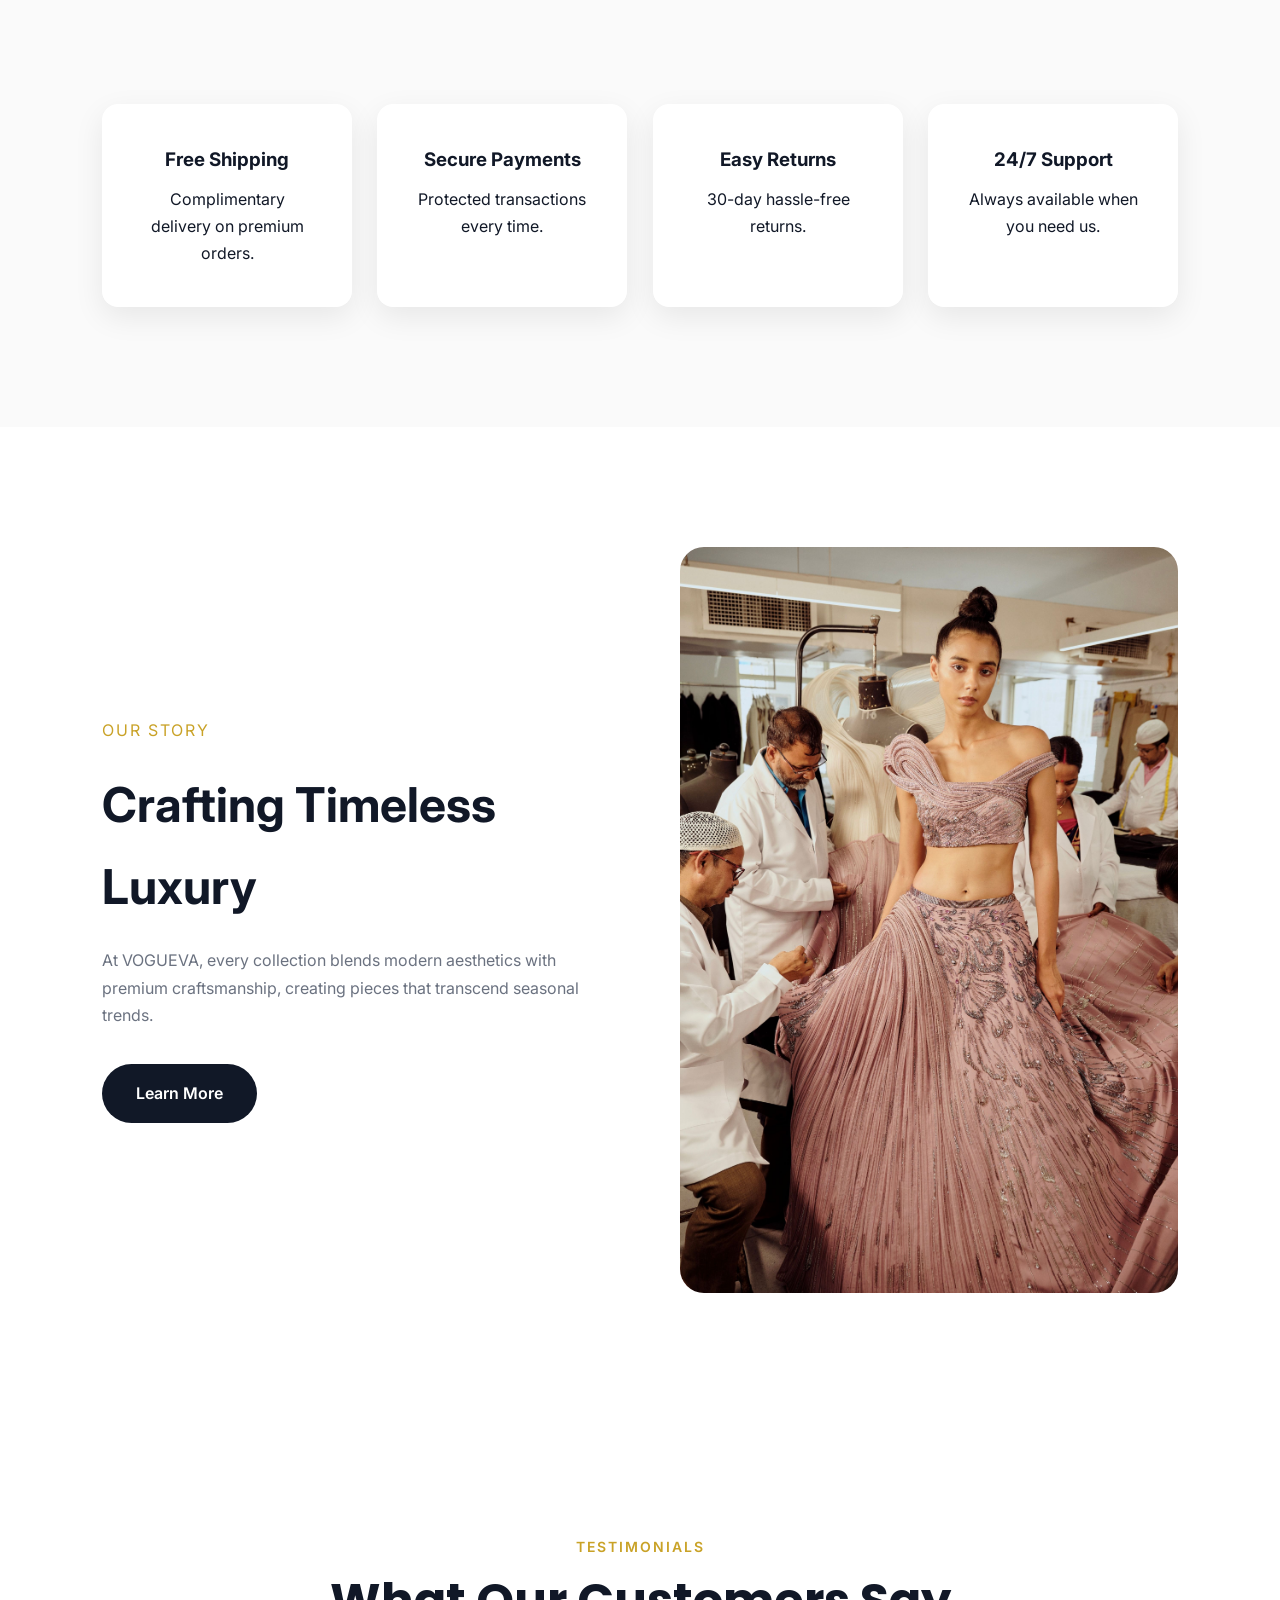
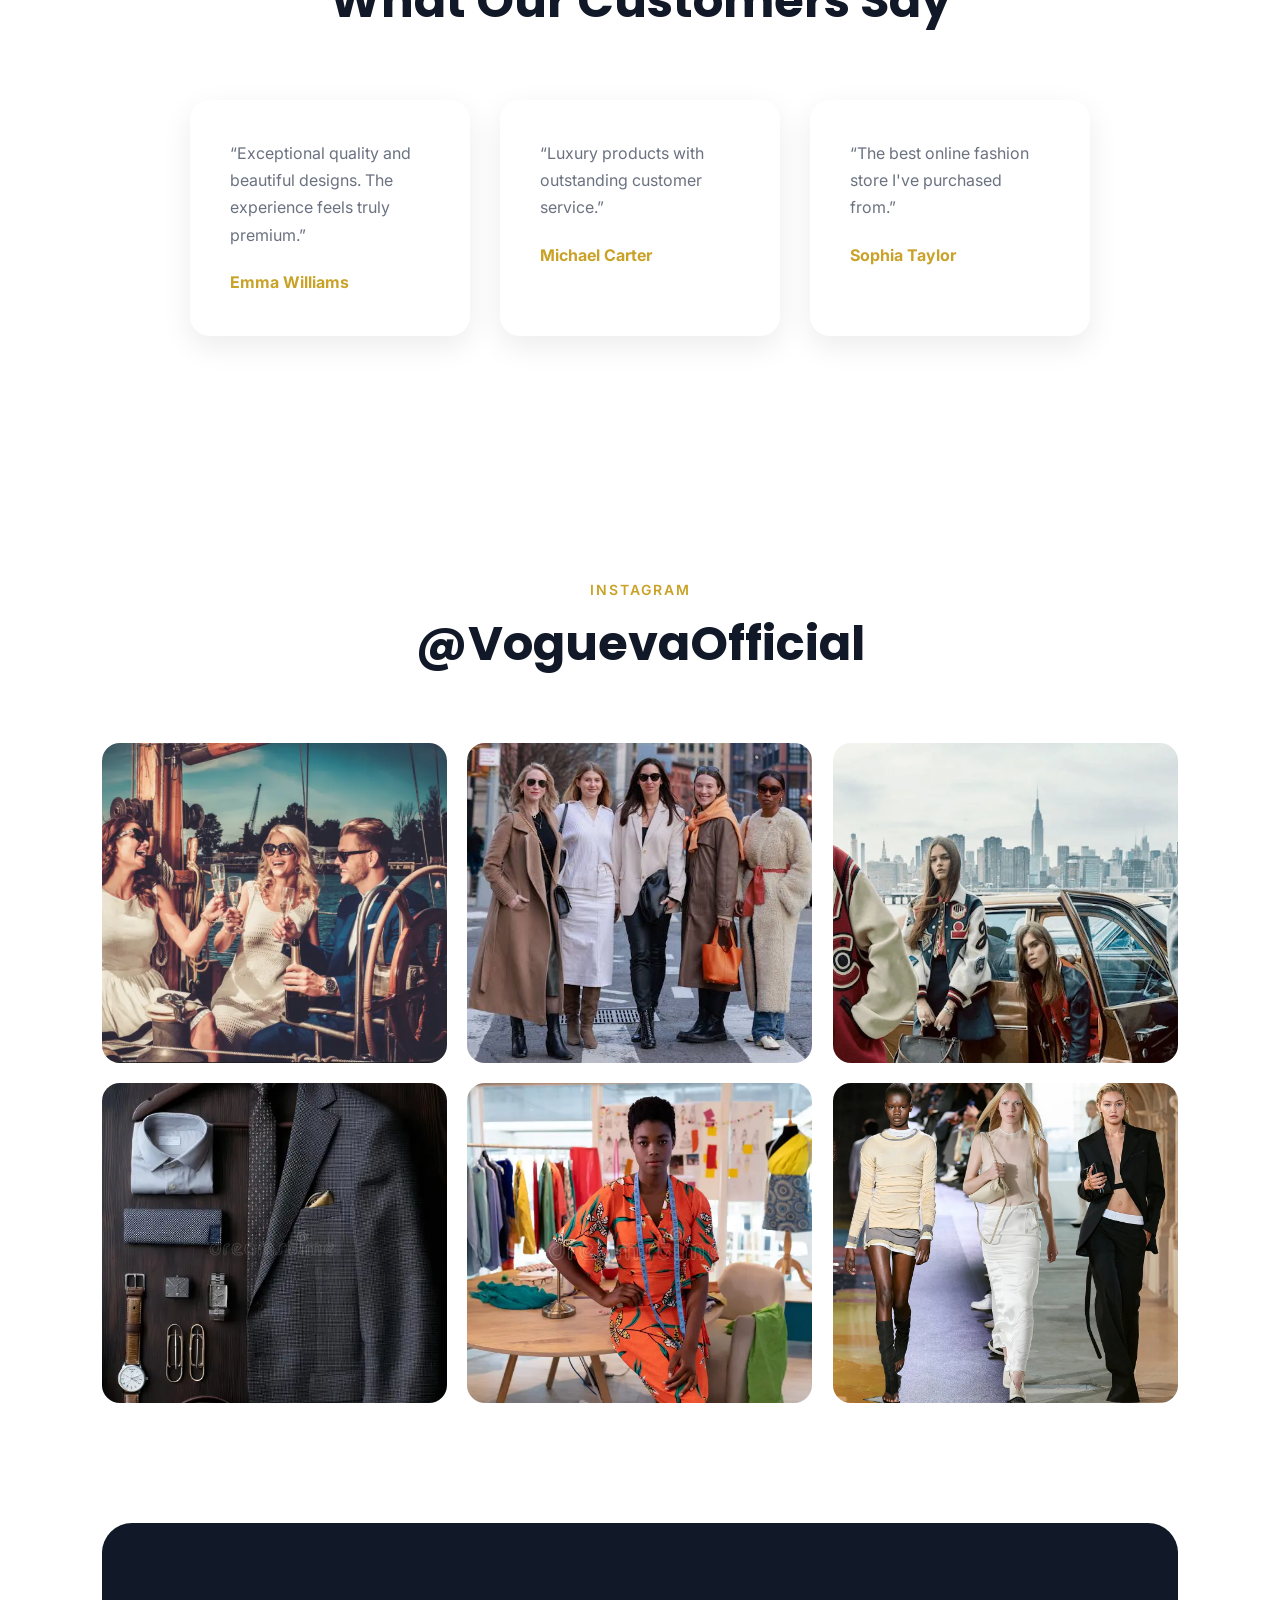
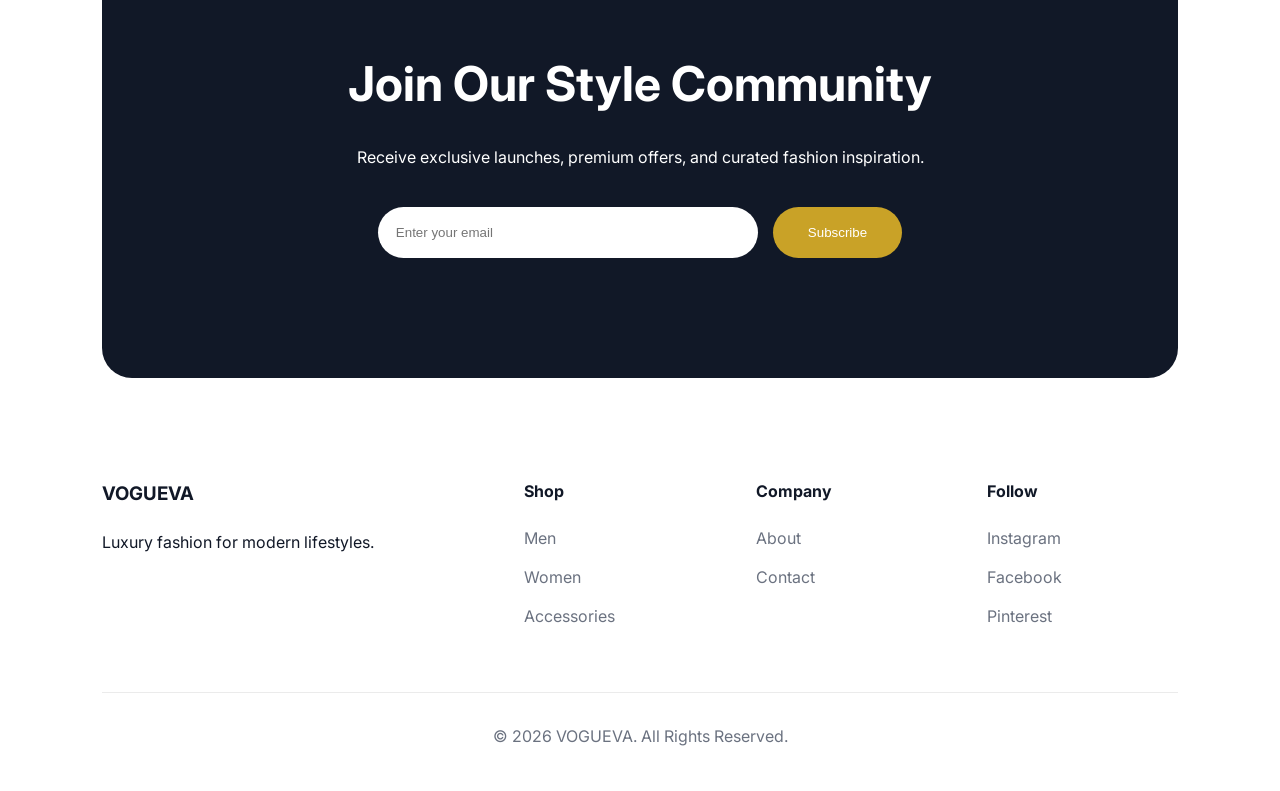
==== commit 0474553b: "Enhance SEO and update product images Added meta description for SEO and updated product images with" ====
--- a/index.html
+++ b/index.html
@@ -6,6 +6,9 @@
     <meta name="viewport" content="width=device-width, initial-scale=1.0">
     <title>VOGUEVA | Luxury Fashion Redefined</title>
 
+    <meta name="description"
+      content="VOGUEVA is a luxury fashion brand offering premium menswear, womenswear, footwear and accessories designed for modern lifestyles.">
+    
     <!-- Google Fonts -->
     <link href="https://fonts.googleapis.com/css2?family=Inter:wght@300;400;500;600;700&family=Poppins:wght@400;500;600;700;800&display=swap" rel="stylesheet">
 
@@ -91,7 +94,8 @@
         </div>
 
         <div class="hero-image">
-            <img src="assets/images/hero-fashion.jpg" alt="Luxury Fashion">
+            <img src="assets/images/hero.jpg"
+     alt="Luxury Fashion">
         </div>
 
     </section>
@@ -172,31 +176,126 @@
 
         <div class="product-grid">
 
-            <div class="product-card" data-aos="fade-up">
-                <img src="assets/products/product1.jpg" alt="">
-                <h3>Luxury Leather Jacket</h3>
-                <p>$149</p>
-            </div>
-
-            <div class="product-card" data-aos="fade-up">
-                <img src="assets/products/product2.jpg" alt="">
-                <h3>Premium Slim Shirt</h3>
-                <p>$59</p>
-            </div>
-
-            <div class="product-card" data-aos="fade-up">
-                <img src="assets/products/product3.jpg" alt="">
-                <h3>Minimal White Sneakers</h3>
-                <p>$89</p>
-            </div>
-
-            <div class="product-card" data-aos="fade-up">
-                <img src="assets/products/product4.jpg" alt="">
-                <h3>Luxury Handbag</h3>
-                <p>$99</p>
-            </div>
-
-        </div>
+    <!-- Product 01 -->
+
+    <div class="product-card"
+         data-aos="fade-up">
+
+        <img src="assets/products/product01.jpg"
+             alt="Luxury Leather Jacket">
+
+        <h3>
+            Luxury Leather Jacket
+        </h3>
+
+        <div class="product-meta">
+
+            <span class="price">
+                $149
+            </span>
+
+        </div>
+
+        <a href="product-details.html"
+           class="btn btn-outline">
+
+            View Product
+
+        </a>
+
+    </div>
+
+    <!-- Product 02 -->
+
+    <div class="product-card"
+         data-aos="fade-up"
+         data-aos-delay="100">
+
+        <img src="assets/products/product02.jpg"
+             alt="Premium Slim Shirt">
+
+        <h3>
+            Premium Slim Shirt
+        </h3>
+
+        <div class="product-meta">
+
+            <span class="price">
+                $59
+            </span>
+
+        </div>
+
+        <a href="product-details.html"
+           class="btn btn-outline">
+
+            View Product
+
+        </a>
+
+    </div>
+
+    <!-- Product 03 -->
+
+    <div class="product-card"
+         data-aos="fade-up"
+         data-aos-delay="200">
+
+        <img src="assets/products/product03.jpg"
+             alt="Minimal White Sneakers">
+
+        <h3>
+            Minimal White Sneakers
+        </h3>
+
+        <div class="product-meta">
+
+            <span class="price">
+                $89
+            </span>
+
+        </div>
+
+        <a href="product-details.html"
+           class="btn btn-outline">
+
+            View Product
+
+        </a>
+
+    </div>
+
+    <!-- Product 04 -->
+
+    <div class="product-card"
+         data-aos="fade-up"
+         data-aos-delay="300">
+
+        <img src="assets/products/product04.jpg"
+             alt="Luxury Handbag">
+
+        <h3>
+            Luxury Handbag
+        </h3>
+
+        <div class="product-meta">
+
+            <span class="price">
+                $99
+            </span>
+
+        </div>
+
+        <a href="product-details.html"
+           class="btn btn-outline">
+
+            View Product
+
+        </a>
+
+    </div>
+
+</div>
 
     </section>
 
@@ -296,12 +395,12 @@
 
         <div class="gallery-grid">
 
-            <img src="assets/gallery/g1.jpg" alt="">
-            <img src="assets/gallery/g2.jpg" alt="">
-            <img src="assets/gallery/g3.jpg" alt="">
-            <img src="assets/gallery/g4.jpg" alt="">
-            <img src="assets/gallery/g5.jpg" alt="">
-            <img src="assets/gallery/g6.jpg" alt="">
+            <img src="assets/gallery/gallery01.jpg" alt="">
+            <img src="assets/gallery/gallery02.jpg" alt="">
+            <img src="assets/gallery/gallery03.jpg" alt="">
+            <img src="assets/gallery/gallery04.jpg" alt="">
+            <img src="assets/gallery/gallery05.jpg" alt="">
+            <img src="assets/gallery/gallery06.jpg" alt="">
 
         </div>
 
